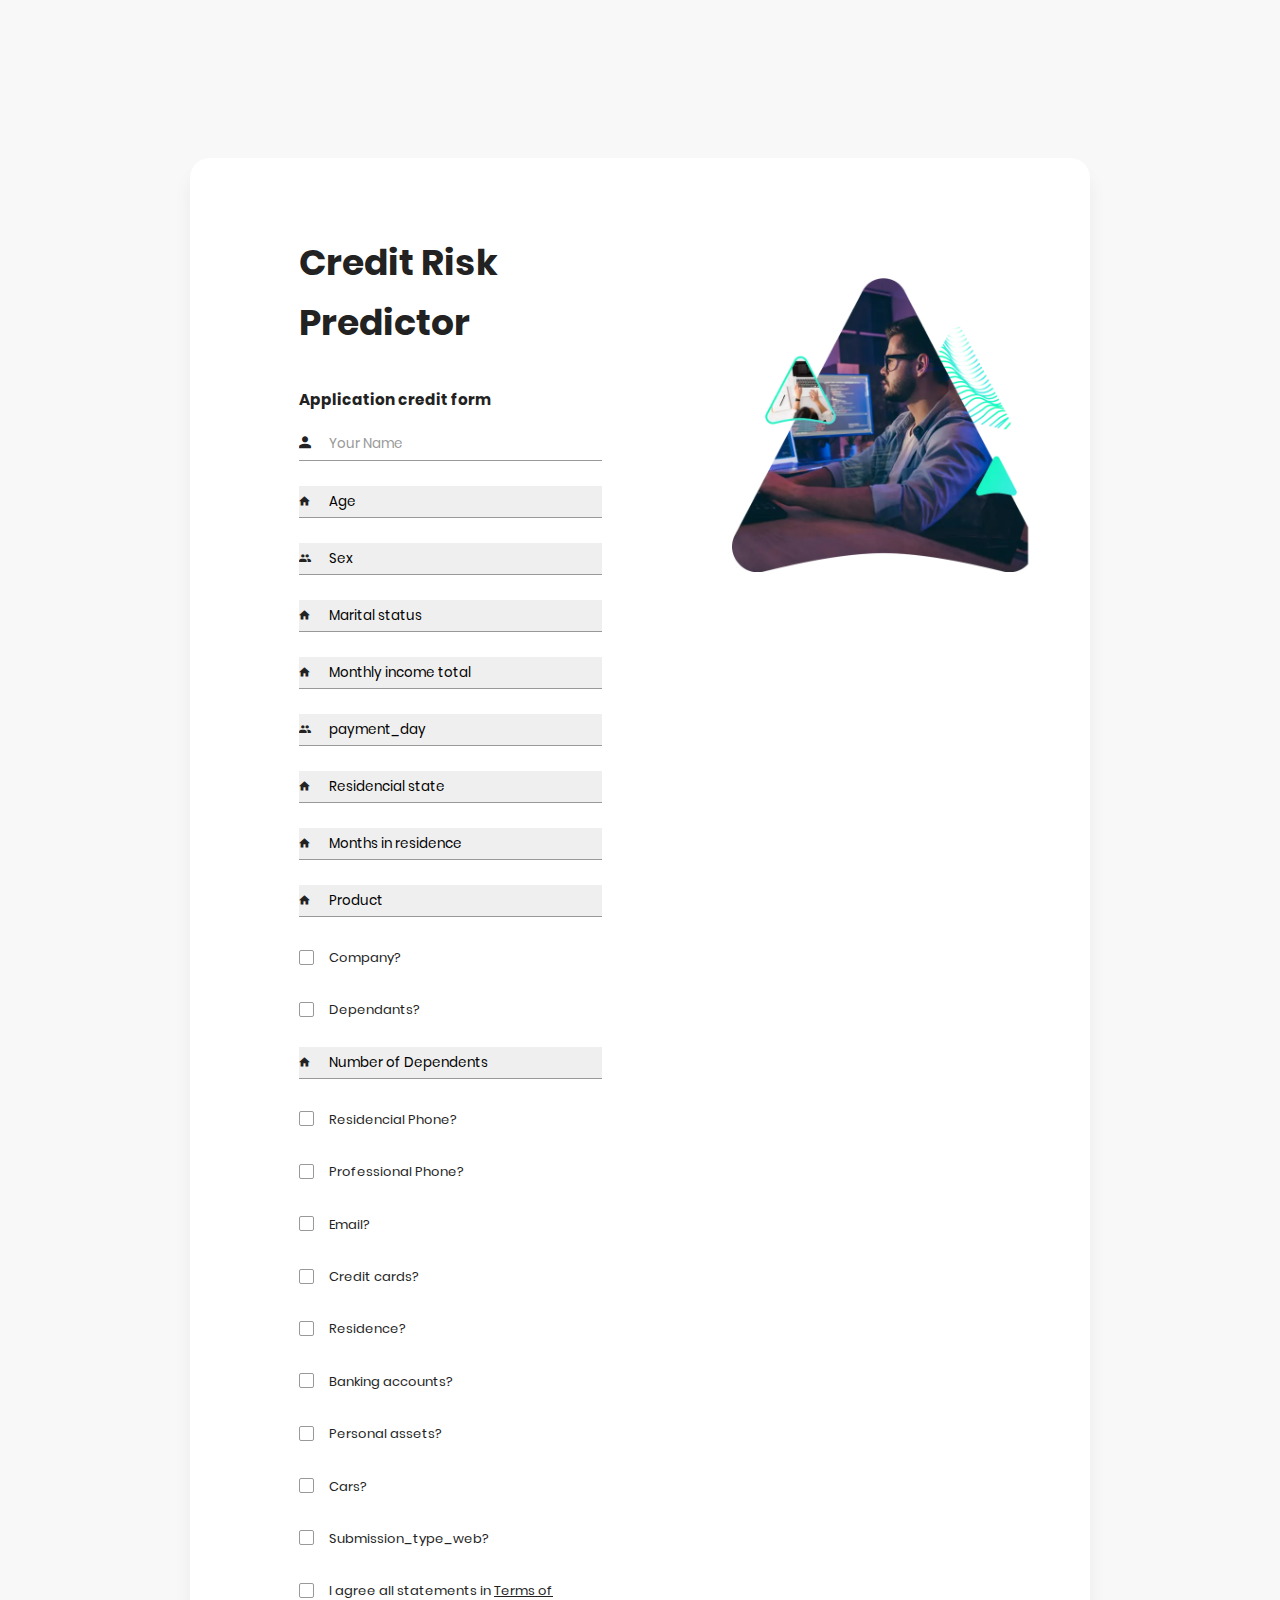
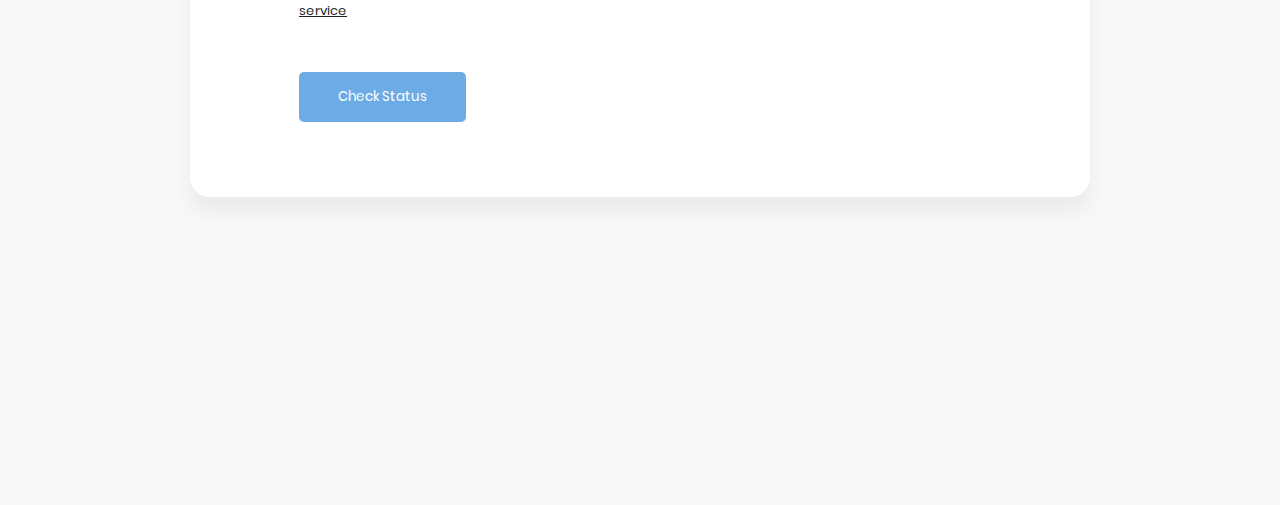
==== app/templates/index.html @ dbd639a4 "app-arquitecture" ====
<!DOCTYPE html>
<html lang="en">

<head>
    <meta charset="UTF-8">
    <meta name="viewport" content="width=device-width, initial-scale=1.0">
    <meta http-equiv="X-UA-Compatible" content="ie=edge">
    <title>Credit Risk Analysis</title>

    <!-- Font Icon -->
    <link rel="stylesheet" href="../static/fonts/material-icon/css/material-design-iconic-font.min.css">
    <link rel="icon" type="image/x-icon" href="../static/images/favicon.ico">

    <!-- Main css -->
    <link rel="stylesheet" href="../static/css/style.css">
</head>

<body>

    <div class="main">

        <!-- Applicant form -->
        <section class="signup">
            <div class="container">
                <div class="signup-content">
                    <div class="signup-form">
                        <h2 class="form-title">Credit Risk Predictor</h2>
                        <form action="/prediction" method="POST" class="register-form" id="register-form">
                            <h3>Application credit form</h3>
                            <!-- Name -->
                            <div class="form-group">
                                <label for="name"><i class="zmdi zmdi-account material-icons-name"></i></label>
                                <input type="text" name="name" id="name" placeholder="Your Name" required>
                            </div>
                            <!-- AGE / CATEGORICAL -->
                            <div class="form-group">
                                <label for="age"><i class="zmdi zmdi-home"></i></label>
                                <select name="age" id="age" required>
                                    <option value="" disabled selected>Age</option>
                                    <option value="<18">-18</option>
                                    <option value="26-35">26-35</option>
                                    <option value="36-45">36-45</option>
                                    <option value="46-60">46-60</option>
                                    <option value=">60">+60</option>
                                </select>
                            </div>
                            <!-- SEX -->
                            <div class="form-group">
                                <label for="sex"><i class="zmdi zmdi-accounts"></i></label>
                                <select name="sex" id="sex" required>
                                    <option value="" disabled selected>Sex</option>
                                    <option value="1">Male</option>
                                    <option value="0">Female</option>
                                </select>
                            </div>
                            <!-- Birthdate -->
                            <!-- <div class="form-group">
                                <label for="birthdate"><i class="zmdi zmdi-calendar"></i></label>
                                <input type="date" name="birthdate" id="birthdate" placeholder="Your Birthdate"
                                    required>
                            </div> -->
                            <!-- MARITAL_STATUS / CATEGORICAL -->
                            <div class="form-group">
                                <label for="marital_status"><i class="zmdi zmdi-home"></i></label>
                                <select name="marital_status" id="marital_status" required>
                                    <option value="" disabled selected>Marital status</option>
                                    <option value="other">other</option>
                                    <option value="single">single</option>
                                    <!-- More options for other marital statuses -->
                                </select>
                            </div>
                            <!-- MONTHLY_INCOMES_TOT / CATEGORICAL -->
                            <div class="form-group">
                                <label for="monthly_income_tot"><i class="zmdi zmdi-home"></i></label>
                                <select name="monthly_income_tot" id="monthly_income_tot" required>
                                    <option value="" disabled selected>Monthly income total</option>
                                    <!--<option value="0-650">0-650</option>-->
                                    <option value="650-1320">650-1320</option>
                                    <option value="1320-3323">1320-3323</option>
                                    <option value="3323-8560">3323-8560</option>
                                    <option value=">8560">>8560</option>
                                </select>
                            </div>
                            <!-- PAYMENT_DAY -->
                            <div class="form-group">
                                <label for="payment_day"><i class="zmdi zmdi-accounts"></i></label>
                                <select name="payment_day" id="payment_day" required>
                                    <option value="" disabled selected>payment_day</option>
                                    <option value="1">1-14</option>
                                    <option value="0">15-30</option>
                                </select>
                            </div>
                            <!-- RESIDENCIAL_STATE / CATEGORICAL -->
                            <div class="form-group">
                                <label for="residential_state"><i class="zmdi zmdi-home"></i></label>
                                <select name="residential_state" id="residential_state" placeholder="Residential state"
                                    required>
                                    <option value="" disabled selected>Residencial state</option>
                                    <option value="AC">AC</option>
                                    <option value="AL">AL</option>
                                    <option value="AM">AM</option>
                                    <option value="AP">AP</option>
                                    <option value="BA">BA</option>
                                    <option value="CE">CE</option>
                                    <option value="DF">DF</option>
                                    <option value="ES">ES</option>
                                    <option value="GO">GO</option>
                                    <option value="MA">MA</option>
                                    <option value="MG">MG</option>
                                    <option value="MS">MS</option>
                                    <option value="MT">MT</option>
                                    <option value="PA">PA</option>
                                    <option value="PB">PB</option>
                                    <option value="PE">PE</option>
                                    <option value="PI">PI</option>
                                    <option value="PR">PR</option>
                                    <option value="RJ">RJ</option>
                                    <option value="RN">RN</option>
                                    <option value="RO">RO</option>
                                    <option value="RS">RS</option>
                                    <option value="SC">SC</option>
                                    <option value="SE">SE</option>
                                    <option value="SP">SP</option>
                                    <option value="TO">TO</option>
                                </select>
                            </div>
                            <!-- MONTHS_IN_RESIDENCE -->
                            <div class="form-group">
                                <label for="months_in_residence"><i class="zmdi zmdi-home"></i></label>
                                <select name="months_in_residence" id="months_in_residence"
                                    placeholder="Months in residence" required>
                                    <option value="" disabled selected>Months in residence</option>
                                    <option value="6-12">6-12</option>
                                    <option value=">12">>12</option>
                                </select>
                            </div>
                            <!-- PRODUCT -->
                            <div class="form-group">
                                <label for="product"><i class="zmdi zmdi-home"></i></label>
                                <select name="product" id="product" placeholder="Product" required>
                                    <option value="" disabled selected>Product</option>
                                    <option value="2">Credit House</option>
                                    <option value="7">Credit Car</option>
                                </select>
                            </div>
                            <!-- FLAG_COMPANY -->
                            <div class="form-group">
                                <label for="flag_company"><i class="zmdi zmdi-accounts"></i></label>
                                <input type="checkbox" name="flag_company" id="flag_company" value="1">
                                <label for="flag_company"
                                    class="label-agree-term"><span><span></span></span>Company?</label>
                            </div>
                            <!-- FLAG_DEPENDANTS -->
                            <div class="form-group">
                                <label for="flag_dependants"><i class="zmdi zmdi-accounts"></i></label>
                                <input type="checkbox" name="flag_dependants" id="flag_dependants" value="1">
                                <label for="flag_dependants"
                                    class="label-agree-term"><span><span></span></span>Dependants?</label>
                            </div>
                            <!-- QUANT_DEPENDANTS -->
                            <div class="form-group">
                                <label for="quant_dependants"><i class="zmdi zmdi-home"></i></label>
                                <select name="quant_dependants" id="quant_dependants" placeholder="Number of Dependents"
                                    required>
                                    <option value="" disabled selected>Number of Dependents</option>
                                    <option value="1">1</option>
                                    <option value="2">2</option>
                                    <option value="3">3</option>
                                </select>
                            </div>
                            <!-- flag_residencial_phone -->
                            <div class="form-group">
                                <label for="flag_residencial_phone"><i class="zmdi zmdi-accounts"></i></label>
                                <input type="checkbox" name="flag_residencial_phone" id="flag_residencial_phone"
                                    value="1">
                                <label for="flag_residencial_phone"
                                    class="label-agree-term"><span><span></span></span>Residencial Phone?</label>
                            </div>
                            <!-- flag_professional_phone -->
                            <div class="form-group">
                                <label for="flag_professional_phone"><i class="zmdi zmdi-accounts"></i></label>
                                <input type="checkbox" name="flag_professional_phone" id="flag_professional_phone"
                                    value="1">
                                <label for="flag_professional_phone"
                                    class="label-agree-term"><span><span></span></span>Professional Phone?</label>
                            </div>
                            <!-- flag_email -->
                            <div class="form-group">
                                <label for="flag_email"><i class="zmdi zmdi-accounts"></i></label>
                                <input type="checkbox" name="flag_email" id="flag_email" value="1">
                                <label for="flag_email"
                                    class="label-agree-term"><span><span></span></span>Email?</label>
                            </div>
                            <!-- flag_cards -->
                            <div class="form-group">
                                <label for="flag_cards"><i class="zmdi zmdi-accounts"></i></label>
                                <input type="checkbox" name="flag_cards" id="flag_cards" value="1">
                                <label for="flag_cards" class="label-agree-term"><span><span></span></span>Credit
                                    cards?</label>
                            </div>
                            <!-- flag_residence -->
                            <div class="form-group">
                                <label for="flag_residence"><i class="zmdi zmdi-accounts"></i></label>
                                <input type="checkbox" name="flag_residence" id="flag_residence" value="1">
                                <label for="flag_residence"
                                    class="label-agree-term"><span><span></span></span>Residence?</label>
                            </div>
                            <!-- flag_banking_accounts -->
                            <div class="form-group">
                                <label for="flag_banking_accounts"><i class="zmdi zmdi-accounts"></i></label>
                                <input type="checkbox" name="flag_banking_accounts" id="flag_banking_accounts" value="1">
                                <label for="flag_banking_accounts"
                                    class="label-agree-term"><span><span></span></span>Banking accounts?</label>
                            </div>
                            <!-- flag_personal_assets -->
                            <div class="form-group">
                                <label for="flag_personal_assets"><i class="zmdi zmdi-accounts"></i></label>
                                <input type="checkbox" name="flag_personal_assets" id="flag_personal_assets" value="1">
                                <label for="flag_personal_assets"
                                    class="label-agree-term"><span><span></span></span>Personal assets?</label>
                            </div>
                            <!-- flag_cars -->
                            <div class="form-group">
                                <label for="flag_cars"><i class="zmdi zmdi-accounts"></i></label>
                                <input type="checkbox" name="flag_cars" id="flag_cars" value="1">
                                <label for="flag_cars" class="label-agree-term"><span><span></span></span>Cars?</label>
                            </div>

                            <!--Application submission type-->
                            <div class="form-group">
                                <label for="submission_type_web"><i class="zmdi zmdi-accounts"></i></label>
                                <input type="checkbox" name="submission_type_web" id="submission_type_web" value="1">
                                <label for="submission_type_web" class="label-agree-term"><span><span></span></span>Submission_type_web?</label>
                            </div>
                            <!-- Terms condition / checkbox -->
                            <div class="form-group">
                                <input type="checkbox" name="agree-term" id="agree-term" class="agree-term" required>
                                <label for="agree-term" class="label-agree-term"><span><span></span></span>I agree all
                                    statements in <a href="#" class="term-service">Terms of service</a></label>
                            </div>
                            <!-- Submit / button -->
                            <div class="form-group form-button">
                                <input type="submit" name="signup" id="signup" class="form-submit" value="Check Status">
                            </div>
                        </form>
                    </div>
                    <div class="signup-image">
                        <figure><img src="../static/images/anyoneai-img.png" alt="sing up image"></figure>
                    </div>
                </div>
            </div>
        </section>
    </div>
</body>

</html>
---- app/static/fonts/material-icon/css/material-design-iconic-font.min.css ----
@font-face{font-family:Material-Design-Iconic-Font;src:url(../fonts/Material-Design-Iconic-Font.woff2?v=2.2.0) format('woff2'),url(../fonts/Material-Design-Iconic-Font.woff?v=2.2.0) format('woff'),url(../fonts/Material-Design-Iconic-Font.ttf?v=2.2.0) format('truetype')}.zmdi{display:inline-block;font:normal normal normal 14px/1 'Material-Design-Iconic-Font';font-size:inherit;text-rendering:auto;-webkit-font-smoothing:antialiased;-moz-osx-font-smoothing:grayscale}.zmdi-hc-lg{font-size:1.33333333em;line-height:.75em;vertical-align:-15%}.zmdi-hc-2x{font-size:2em}.zmdi-hc-3x{font-size:3em}.zmdi-hc-4x{font-size:4em}.zmdi-hc-5x{font-size:5em}.zmdi-hc-fw{width:1.28571429em;text-align:center}.zmdi-hc-ul{padding-left:0;margin-left:2.14285714em;list-style-type:none}.zmdi-hc-ul>li{position:relative}.zmdi-hc-li{position:absolute;left:-2.14285714em;width:2.14285714em;top:.14285714em;text-align:center}.zmdi-hc-li.zmdi-hc-lg{left:-1.85714286em}.zmdi-hc-border{padding:.1em .25em;border:solid .1em #9e9e9e;border-radius:2px}.zmdi-hc-border-circle{padding:.1em .25em;border:solid .1em #9e9e9e;border-radius:50%}.zmdi.pull-left{float:left;margin-right:.15em}.zmdi.pull-right{float:right;margin-left:.15em}.zmdi-hc-spin{-webkit-animation:zmdi-spin 1.5s infinite linear;animation:zmdi-spin 1.5s infinite linear}.zmdi-hc-spin-reverse{-webkit-animation:zmdi-spin-reverse 1.5s infinite linear;animation:zmdi-spin-reverse 1.5s infinite linear}@-webkit-keyframes zmdi-spin{0%{-webkit-transform:rotate(0deg);transform:rotate(0deg)}100%{-webkit-transform:rotate(359deg);transform:rotate(359deg)}}@keyframes zmdi-spin{0%{-webkit-transform:rotate(0deg);transform:rotate(0deg)}100%{-webkit-transform:rotate(359deg);transform:rotate(359deg)}}@-webkit-keyframes zmdi-spin-reverse{0%{-webkit-transform:rotate(0deg);transform:rotate(0deg)}100%{-webkit-transform:rotate(-359deg);transform:rotate(-359deg)}}@keyframes zmdi-spin-reverse{0%{-webkit-transform:rotate(0deg);transform:rotate(0deg)}100%{-webkit-transform:rotate(-359deg);transform:rotate(-359deg)}}.zmdi-hc-rotate-90{-webkit-transform:rotate(90deg);-ms-transform:rotate(90deg);transform:rotate(90deg)}.zmdi-hc-rotate-180{-webkit-transform:rotate(180deg);-ms-transform:rotate(180deg);transform:rotate(180deg)}.zmdi-hc-rotate-270{-webkit-transform:rotate(270deg);-ms-transform:rotate(270deg);transform:rotate(270deg)}.zmdi-hc-flip-horizontal{-webkit-transform:scale(-1,1);-ms-transform:scale(-1,1);transform:scale(-1,1)}.zmdi-hc-flip-vertical{-webkit-transform:scale(1,-1);-ms-transform:scale(1,-1);transform:scale(1,-1)}.zmdi-hc-stack{position:relative;display:inline-block;width:2em;height:2em;line-height:2em;vertical-align:middle}.zmdi-hc-stack-1x,.zmdi-hc-stack-2x{position:absolute;left:0;width:100%;text-align:center}.zmdi-hc-stack-1x{line-height:inherit}.zmdi-hc-stack-2x{font-size:2em}.zmdi-hc-inverse{color:#fff}.zmdi-3d-rotation:before{content:'\f101'}.zmdi-airplane-off:before{content:'\f102'}.zmdi-airplane:before{content:'\f103'}.zmdi-album:before{content:'\f104'}.zmdi-archive:before{content:'\f105'}.zmdi-assignment-account:before{content:'\f106'}.zmdi-assignment-alert:before{content:'\f107'}.zmdi-assignment-check:before{content:'\f108'}.zmdi-assignment-o:before{content:'\f109'}.zmdi-assignment-return:before{content:'\f10a'}.zmdi-assignment-returned:before{content:'\f10b'}.zmdi-assignment:before{content:'\f10c'}.zmdi-attachment-alt:before{content:'\f10d'}.zmdi-attachment:before{content:'\f10e'}.zmdi-audio:before{content:'\f10f'}.zmdi-badge-check:before{content:'\f110'}.zmdi-balance-wallet:before{content:'\f111'}.zmdi-balance:before{content:'\f112'}.zmdi-battery-alert:before{content:'\f113'}.zmdi-battery-flash:before{content:'\f114'}.zmdi-battery-unknown:before{content:'\f115'}.zmdi-battery:before{content:'\f116'}.zmdi-bike:before{content:'\f117'}.zmdi-block-alt:before{content:'\f118'}.zmdi-block:before{content:'\f119'}.zmdi-boat:before{content:'\f11a'}.zmdi-book-image:before{content:'\f11b'}.zmdi-book:before{content:'\f11c'}.zmdi-bookmark-outline:before{content:'\f11d'}.zmdi-bookmark:before{content:'\f11e'}.zmdi-brush:before{content:'\f11f'}.zmdi-bug:before{content:'\f120'}.zmdi-bus:before{content:'\f121'}.zmdi-cake:before{content:'\f122'}.zmdi-car-taxi:before{content:'\f123'}.zmdi-car-wash:before{content:'\f124'}.zmdi-car:before{content:'\f125'}.zmdi-card-giftcard:before{content:'\f126'}.zmdi-card-membership:before{content:'\f127'}.zmdi-card-travel:before{content:'\f128'}.zmdi-card:before{content:'\f129'}.zmdi-case-check:before{content:'\f12a'}.zmdi-case-download:before{content:'\f12b'}.zmdi-case-play:before{content:'\f12c'}.zmdi-case:before{content:'\f12d'}.zmdi-cast-connected:before{content:'\f12e'}.zmdi-cast:before{content:'\f12f'}.zmdi-chart-donut:before{content:'\f130'}.zmdi-chart:before{content:'\f131'}.zmdi-city-alt:before{content:'\f132'}.zmdi-city:before{content:'\f133'}.zmdi-close-circle-o:before{content:'\f134'}.zmdi-close-circle:before{content:'\f135'}.zmdi-close:before{content:'\f136'}.zmdi-cocktail:before{content:'\f137'}.zmdi-code-setting:before{content:'\f138'}.zmdi-code-smartphone:before{content:'\f139'}.zmdi-code:before{content:'\f13a'}.zmdi-coffee:before{content:'\f13b'}.zmdi-collection-bookmark:before{content:'\f13c'}.zmdi-collection-case-play:before{content:'\f13d'}.zmdi-collection-folder-image:before{content:'\f13e'}.zmdi-collection-image-o:before{content:'\f13f'}.zmdi-collection-image:before{content:'\f140'}.zmdi-collection-item-1:before{content:'\f141'}.zmdi-collection-item-2:before{content:'\f142'}.zmdi-collection-item-3:before{content:'\f143'}.zmdi-collection-item-4:before{content:'\f144'}.zmdi-collection-item-5:before{content:'\f145'}.zmdi-collection-item-6:before{content:'\f146'}.zmdi-collection-item-7:before{content:'\f147'}.zmdi-collection-item-8:before{content:'\f148'}.zmdi-collection-item-9-plus:before{content:'\f149'}.zmdi-collection-item-9:before{content:'\f14a'}.zmdi-collection-item:before{content:'\f14b'}.zmdi-collection-music:before{content:'\f14c'}.zmdi-collection-pdf:before{content:'\f14d'}.zmdi-collection-plus:before{content:'\f14e'}.zmdi-collection-speaker:before{content:'\f14f'}.zmdi-collection-text:before{content:'\f150'}.zmdi-collection-video:before{content:'\f151'}.zmdi-compass:before{content:'\f152'}.zmdi-cutlery:before{content:'\f153'}.zmdi-delete:before{content:'\f154'}.zmdi-dialpad:before{content:'\f155'}.zmdi-dns:before{content:'\f156'}.zmdi-drink:before{content:'\f157'}.zmdi-edit:before{content:'\f158'}.zmdi-email-open:before{content:'\f159'}.zmdi-email:before{content:'\f15a'}.zmdi-eye-off:before{content:'\f15b'}.zmdi-eye:before{content:'\f15c'}.zmdi-eyedropper:before{content:'\f15d'}.zmdi-favorite-outline:before{content:'\f15e'}.zmdi-favorite:before{content:'\f15f'}.zmdi-filter-list:before{content:'\f160'}.zmdi-fire:before{content:'\f161'}.zmdi-flag:before{content:'\f162'}.zmdi-flare:before{content:'\f163'}.zmdi-flash-auto:before{content:'\f164'}.zmdi-flash-off:before{content:'\f165'}.zmdi-flash:before{content:'\f166'}.zmdi-flip:before{content:'\f167'}.zmdi-flower-alt:before{content:'\f168'}.zmdi-flower:before{content:'\f169'}.zmdi-font:before{content:'\f16a'}.zmdi-fullscreen-alt:before{content:'\f16b'}.zmdi-fullscreen-exit:before{content:'\f16c'}.zmdi-fullscreen:before{content:'\f16d'}.zmdi-functions:before{content:'\f16e'}.zmdi-gas-station:before{content:'\f16f'}.zmdi-gesture:before{content:'\f170'}.zmdi-globe-alt:before{content:'\f171'}.zmdi-globe-lock:before{content:'\f172'}.zmdi-globe:before{content:'\f173'}.zmdi-graduation-cap:before{content:'\f174'}.zmdi-home:before{content:'\f175'}.zmdi-hospital-alt:before{content:'\f176'}.zmdi-hospital:before{content:'\f177'}.zmdi-hotel:before{content:'\f178'}.zmdi-hourglass-alt:before{content:'\f179'}.zmdi-hourglass-outline:before{content:'\f17a'}.zmdi-hourglass:before{content:'\f17b'}.zmdi-http:before{content:'\f17c'}.zmdi-image-alt:before{content:'\f17d'}.zmdi-image-o:before{content:'\f17e'}.zmdi-image:before{content:'\f17f'}.zmdi-inbox:before{content:'\f180'}.zmdi-invert-colors-off:before{content:'\f181'}.zmdi-invert-colors:before{content:'\f182'}.zmdi-key:before{content:'\f183'}.zmdi-label-alt-outline:before{content:'\f184'}.zmdi-label-alt:before{content:'\f185'}.zmdi-label-heart:before{content:'\f186'}.zmdi-label:before{content:'\f187'}.zmdi-labels:before{content:'\f188'}.zmdi-lamp:before{content:'\f189'}.zmdi-landscape:before{content:'\f18a'}.zmdi-layers-off:before{content:'\f18b'}.zmdi-layers:before{content:'\f18c'}.zmdi-library:before{content:'\f18d'}.zmdi-link:before{content:'\f18e'}.zmdi-lock-open:before{content:'\f18f'}.zmdi-lock-outline:before{content:'\f190'}.zmdi-lock:before{content:'\f191'}.zmdi-mail-reply-all:before{content:'\f192'}.zmdi-mail-reply:before{content:'\f193'}.zmdi-mail-send:before{content:'\f194'}.zmdi-mall:before{content:'\f195'}.zmdi-map:before{content:'\f196'}.zmdi-menu:before{content:'\f197'}.zmdi-money-box:before{content:'\f198'}.zmdi-money-off:before{content:'\f199'}.zmdi-money:before{content:'\f19a'}.zmdi-more-vert:before{content:'\f19b'}.zmdi-more:before{content:'\f19c'}.zmdi-movie-alt:before{content:'\f19d'}.zmdi-movie:before{content:'\f19e'}.zmdi-nature-people:before{content:'\f19f'}.zmdi-nature:before{content:'\f1a0'}.zmdi-navigation:before{content:'\f1a1'}.zmdi-open-in-browser:before{content:'\f1a2'}.zmdi-open-in-new:before{content:'\f1a3'}.zmdi-palette:before{content:'\f1a4'}.zmdi-parking:before{content:'\f1a5'}.zmdi-pin-account:before{content:'\f1a6'}.zmdi-pin-assistant:before{content:'\f1a7'}.zmdi-pin-drop:before{content:'\f1a8'}.zmdi-pin-help:before{content:'\f1a9'}.zmdi-pin-off:before{content:'\f1aa'}.zmdi-pin:before{content:'\f1ab'}.zmdi-pizza:before{content:'\f1ac'}.zmdi-plaster:before{content:'\f1ad'}.zmdi-power-setting:before{content:'\f1ae'}.zmdi-power:before{content:'\f1af'}.zmdi-print:before{content:'\f1b0'}.zmdi-puzzle-piece:before{content:'\f1b1'}.zmdi-quote:before{content:'\f1b2'}.zmdi-railway:before{content:'\f1b3'}.zmdi-receipt:before{content:'\f1b4'}.zmdi-refresh-alt:before{content:'\f1b5'}.zmdi-refresh-sync-alert:before{content:'\f1b6'}.zmdi-refresh-sync-off:before{content:'\f1b7'}.zmdi-refresh-sync:before{content:'\f1b8'}.zmdi-refresh:before{content:'\f1b9'}.zmdi-roller:before{content:'\f1ba'}.zmdi-ruler:before{content:'\f1bb'}.zmdi-scissors:before{content:'\f1bc'}.zmdi-screen-rotation-lock:before{content:'\f1bd'}.zmdi-screen-rotation:before{content:'\f1be'}.zmdi-search-for:before{content:'\f1bf'}.zmdi-search-in-file:before{content:'\f1c0'}.zmdi-search-in-page:before{content:'\f1c1'}.zmdi-search-replace:before{content:'\f1c2'}.zmdi-search:before{content:'\f1c3'}.zmdi-seat:before{content:'\f1c4'}.zmdi-settings-square:before{content:'\f1c5'}.zmdi-settings:before{content:'\f1c6'}.zmdi-shield-check:before{content:'\f1c7'}.zmdi-shield-security:before{content:'\f1c8'}.zmdi-shopping-basket:before{content:'\f1c9'}.zmdi-shopping-cart-plus:before{content:'\f1ca'}.zmdi-shopping-cart:before{content:'\f1cb'}.zmdi-sign-in:before{content:'\f1cc'}.zmdi-sort-amount-asc:before{content:'\f1cd'}.zmdi-sort-amount-desc:before{content:'\f1ce'}.zmdi-sort-asc:before{content:'\f1cf'}.zmdi-sort-desc:before{content:'\f1d0'}.zmdi-spellcheck:before{content:'\f1d1'}.zmdi-storage:before{content:'\f1d2'}.zmdi-store-24:before{content:'\f1d3'}.zmdi-store:before{content:'\f1d4'}.zmdi-subway:before{content:'\f1d5'}.zmdi-sun:before{content:'\f1d6'}.zmdi-tab-unselected:before{content:'\f1d7'}.zmdi-tab:before{content:'\f1d8'}.zmdi-tag-close:before{content:'\f1d9'}.zmdi-tag-more:before{content:'\f1da'}.zmdi-tag:before{content:'\f1db'}.zmdi-thumb-down:before{content:'\f1dc'}.zmdi-thumb-up-down:before{content:'\f1dd'}.zmdi-thumb-up:before{content:'\f1de'}.zmdi-ticket-star:before{content:'\f1df'}.zmdi-toll:before{content:'\f1e0'}.zmdi-toys:before{content:'\f1e1'}.zmdi-traffic:before{content:'\f1e2'}.zmdi-translate:before{content:'\f1e3'}.zmdi-triangle-down:before{content:'\f1e4'}.zmdi-triangle-up:before{content:'\f1e5'}.zmdi-truck:before{content:'\f1e6'}.zmdi-turning-sign:before{content:'\f1e7'}.zmdi-wallpaper:before{content:'\f1e8'}.zmdi-washing-machine:before{content:'\f1e9'}.zmdi-window-maximize:before{content:'\f1ea'}.zmdi-window-minimize:before{content:'\f1eb'}.zmdi-window-restore:before{content:'\f1ec'}.zmdi-wrench:before{content:'\f1ed'}.zmdi-zoom-in:before{content:'\f1ee'}.zmdi-zoom-out:before{content:'\f1ef'}.zmdi-alert-circle-o:before{content:'\f1f0'}.zmdi-alert-circle:before{content:'\f1f1'}.zmdi-alert-octagon:before{content:'\f1f2'}.zmdi-alert-polygon:before{content:'\f1f3'}.zmdi-alert-triangle:before{content:'\f1f4'}.zmdi-help-outline:before{content:'\f1f5'}.zmdi-help:before{content:'\f1f6'}.zmdi-info-outline:before{content:'\f1f7'}.zmdi-info:before{content:'\f1f8'}.zmdi-notifications-active:before{content:'\f1f9'}.zmdi-notifications-add:before{content:'\f1fa'}.zmdi-notifications-none:before{content:'\f1fb'}.zmdi-notifications-off:before{content:'\f1fc'}.zmdi-notifications-paused:before{content:'\f1fd'}.zmdi-notifications:before{content:'\f1fe'}.zmdi-account-add:before{content:'\f1ff'}.zmdi-account-box-mail:before{content:'\f200'}.zmdi-account-box-o:before{content:'\f201'}.zmdi-account-box-phone:before{content:'\f202'}.zmdi-account-box:before{content:'\f203'}.zmdi-account-calendar:before{content:'\f204'}.zmdi-account-circle:before{content:'\f205'}.zmdi-account-o:before{content:'\f206'}.zmdi-account:before{content:'\f207'}.zmdi-accounts-add:before{content:'\f208'}.zmdi-accounts-alt:before{content:'\f209'}.zmdi-accounts-list-alt:before{content:'\f20a'}.zmdi-accounts-list:before{content:'\f20b'}.zmdi-accounts-outline:before{content:'\f20c'}.zmdi-accounts:before{content:'\f20d'}.zmdi-face:before{content:'\f20e'}.zmdi-female:before{content:'\f20f'}.zmdi-male-alt:before{content:'\f210'}.zmdi-male-female:before{content:'\f211'}.zmdi-male:before{content:'\f212'}.zmdi-mood-bad:before{content:'\f213'}.zmdi-mood:before{content:'\f214'}.zmdi-run:before{content:'\f215'}.zmdi-walk:before{content:'\f216'}.zmdi-cloud-box:before{content:'\f217'}.zmdi-cloud-circle:before{content:'\f218'}.zmdi-cloud-done:before{content:'\f219'}.zmdi-cloud-download:before{content:'\f21a'}.zmdi-cloud-off:before{content:'\f21b'}.zmdi-cloud-outline-alt:before{content:'\f21c'}.zmdi-cloud-outline:before{content:'\f21d'}.zmdi-cloud-upload:before{content:'\f21e'}.zmdi-cloud:before{content:'\f21f'}.zmdi-download:before{content:'\f220'}.zmdi-file-plus:before{content:'\f221'}.zmdi-file-text:before{content:'\f222'}.zmdi-file:before{content:'\f223'}.zmdi-folder-outline:before{content:'\f224'}.zmdi-folder-person:before{content:'\f225'}.zmdi-folder-star-alt:before{content:'\f226'}.zmdi-folder-star:before{content:'\f227'}.zmdi-folder:before{content:'\f228'}.zmdi-gif:before{content:'\f229'}.zmdi-upload:before{content:'\f22a'}.zmdi-border-all:before{content:'\f22b'}.zmdi-border-bottom:before{content:'\f22c'}.zmdi-border-clear:before{content:'\f22d'}.zmdi-border-color:before{content:'\f22e'}.zmdi-border-horizontal:before{content:'\f22f'}.zmdi-border-inner:before{content:'\f230'}.zmdi-border-left:before{content:'\f231'}.zmdi-border-outer:before{content:'\f232'}.zmdi-border-right:before{content:'\f233'}.zmdi-border-style:before{content:'\f234'}.zmdi-border-top:before{content:'\f235'}.zmdi-border-vertical:before{content:'\f236'}.zmdi-copy:before{content:'\f237'}.zmdi-crop:before{content:'\f238'}.zmdi-format-align-center:before{content:'\f239'}.zmdi-format-align-justify:before{content:'\f23a'}.zmdi-format-align-left:before{content:'\f23b'}.zmdi-format-align-right:before{content:'\f23c'}.zmdi-format-bold:before{content:'\f23d'}.zmdi-format-clear-all:before{content:'\f23e'}.zmdi-format-clear:before{content:'\f23f'}.zmdi-format-color-fill:before{content:'\f240'}.zmdi-format-color-reset:before{content:'\f241'}.zmdi-format-color-text:before{content:'\f242'}.zmdi-format-indent-decrease:before{content:'\f243'}.zmdi-format-indent-increase:before{content:'\f244'}.zmdi-format-italic:before{content:'\f245'}.zmdi-format-line-spacing:before{content:'\f246'}.zmdi-format-list-bulleted:before{content:'\f247'}.zmdi-format-list-numbered:before{content:'\f248'}.zmdi-format-ltr:before{content:'\f249'}.zmdi-format-rtl:before{content:'\f24a'}.zmdi-format-size:before{content:'\f24b'}.zmdi-format-strikethrough-s:before{content:'\f24c'}.zmdi-format-strikethrough:before{content:'\f24d'}.zmdi-format-subject:before{content:'\f24e'}.zmdi-format-underlined:before{content:'\f24f'}.zmdi-format-valign-bottom:before{content:'\f250'}.zmdi-format-valign-center:before{content:'\f251'}.zmdi-format-valign-top:before{content:'\f252'}.zmdi-redo:before{content:'\f253'}.zmdi-select-all:before{content:'\f254'}.zmdi-space-bar:before{content:'\f255'}.zmdi-text-format:before{content:'\f256'}.zmdi-transform:before{content:'\f257'}.zmdi-undo:before{content:'\f258'}.zmdi-wrap-text:before{content:'\f259'}.zmdi-comment-alert:before{content:'\f25a'}.zmdi-comment-alt-text:before{content:'\f25b'}.zmdi-comment-alt:before{content:'\f25c'}.zmdi-comment-edit:before{content:'\f25d'}.zmdi-comment-image:before{content:'\f25e'}.zmdi-comment-list:before{content:'\f25f'}.zmdi-comment-more:before{content:'\f260'}.zmdi-comment-outline:before{content:'\f261'}.zmdi-comment-text-alt:before{content:'\f262'}.zmdi-comment-text:before{content:'\f263'}.zmdi-comment-video:before{content:'\f264'}.zmdi-comment:before{content:'\f265'}.zmdi-comments:before{content:'\f266'}.zmdi-check-all:before{content:'\f267'}.zmdi-check-circle-u:before{content:'\f268'}.zmdi-check-circle:before{content:'\f269'}.zmdi-check-square:before{content:'\f26a'}.zmdi-check:before{content:'\f26b'}.zmdi-circle-o:before{content:'\f26c'}.zmdi-circle:before{content:'\f26d'}.zmdi-dot-circle-alt:before{content:'\f26e'}.zmdi-dot-circle:before{content:'\f26f'}.zmdi-minus-circle-outline:before{content:'\f270'}.zmdi-minus-circle:before{content:'\f271'}.zmdi-minus-square:before{content:'\f272'}.zmdi-minus:before{content:'\f273'}.zmdi-plus-circle-o-duplicate:before{content:'\f274'}.zmdi-plus-circle-o:before{content:'\f275'}.zmdi-plus-circle:before{content:'\f276'}.zmdi-plus-square:before{content:'\f277'}.zmdi-plus:before{content:'\f278'}.zmdi-square-o:before{content:'\f279'}.zmdi-star-circle:before{content:'\f27a'}.zmdi-star-half:before{content:'\f27b'}.zmdi-star-outline:before{content:'\f27c'}.zmdi-star:before{content:'\f27d'}.zmdi-bluetooth-connected:before{content:'\f27e'}.zmdi-bluetooth-off:before{content:'\f27f'}.zmdi-bluetooth-search:before{content:'\f280'}.zmdi-bluetooth-setting:before{content:'\f281'}.zmdi-bluetooth:before{content:'\f282'}.zmdi-camera-add:before{content:'\f283'}.zmdi-camera-alt:before{content:'\f284'}.zmdi-camera-bw:before{content:'\f285'}.zmdi-camera-front:before{content:'\f286'}.zmdi-camera-mic:before{content:'\f287'}.zmdi-camera-party-mode:before{content:'\f288'}.zmdi-camera-rear:before{content:'\f289'}.zmdi-camera-roll:before{content:'\f28a'}.zmdi-camera-switch:before{content:'\f28b'}.zmdi-camera:before{content:'\f28c'}.zmdi-card-alert:before{content:'\f28d'}.zmdi-card-off:before{content:'\f28e'}.zmdi-card-sd:before{content:'\f28f'}.zmdi-card-sim:before{content:'\f290'}.zmdi-desktop-mac:before{content:'\f291'}.zmdi-desktop-windows:before{content:'\f292'}.zmdi-device-hub:before{content:'\f293'}.zmdi-devices-off:before{content:'\f294'}.zmdi-devices:before{content:'\f295'}.zmdi-dock:before{content:'\f296'}.zmdi-floppy:before{content:'\f297'}.zmdi-gamepad:before{content:'\f298'}.zmdi-gps-dot:before{content:'\f299'}.zmdi-gps-off:before{content:'\f29a'}.zmdi-gps:before{content:'\f29b'}.zmdi-headset-mic:before{content:'\f29c'}.zmdi-headset:before{content:'\f29d'}.zmdi-input-antenna:before{content:'\f29e'}.zmdi-input-composite:before{content:'\f29f'}.zmdi-input-hdmi:before{content:'\f2a0'}.zmdi-input-power:before{content:'\f2a1'}.zmdi-input-svideo:before{content:'\f2a2'}.zmdi-keyboard-hide:before{content:'\f2a3'}.zmdi-keyboard:before{content:'\f2a4'}.zmdi-laptop-chromebook:before{content:'\f2a5'}.zmdi-laptop-mac:before{content:'\f2a6'}.zmdi-laptop:before{content:'\f2a7'}.zmdi-mic-off:before{content:'\f2a8'}.zmdi-mic-outline:before{content:'\f2a9'}.zmdi-mic-setting:before{content:'\f2aa'}.zmdi-mic:before{content:'\f2ab'}.zmdi-mouse:before{content:'\f2ac'}.zmdi-network-alert:before{content:'\f2ad'}.zmdi-network-locked:before{content:'\f2ae'}.zmdi-network-off:before{content:'\f2af'}.zmdi-network-outline:before{content:'\f2b0'}.zmdi-network-setting:before{content:'\f2b1'}.zmdi-network:before{content:'\f2b2'}.zmdi-phone-bluetooth:before{content:'\f2b3'}.zmdi-phone-end:before{content:'\f2b4'}.zmdi-phone-forwarded:before{content:'\f2b5'}.zmdi-phone-in-talk:before{content:'\f2b6'}.zmdi-phone-locked:before{content:'\f2b7'}.zmdi-phone-missed:before{content:'\f2b8'}.zmdi-phone-msg:before{content:'\f2b9'}.zmdi-phone-paused:before{content:'\f2ba'}.zmdi-phone-ring:before{content:'\f2bb'}.zmdi-phone-setting:before{content:'\f2bc'}.zmdi-phone-sip:before{content:'\f2bd'}.zmdi-phone:before{content:'\f2be'}.zmdi-portable-wifi-changes:before{content:'\f2bf'}.zmdi-portable-wifi-off:before{content:'\f2c0'}.zmdi-portable-wifi:before{content:'\f2c1'}.zmdi-radio:before{content:'\f2c2'}.zmdi-reader:before{content:'\f2c3'}.zmdi-remote-control-alt:before{content:'\f2c4'}.zmdi-remote-control:before{content:'\f2c5'}.zmdi-router:before{content:'\f2c6'}.zmdi-scanner:before{content:'\f2c7'}.zmdi-smartphone-android:before{content:'\f2c8'}.zmdi-smartphone-download:before{content:'\f2c9'}.zmdi-smartphone-erase:before{content:'\f2ca'}.zmdi-smartphone-info:before{content:'\f2cb'}.zmdi-smartphone-iphone:before{content:'\f2cc'}.zmdi-smartphone-landscape-lock:before{content:'\f2cd'}.zmdi-smartphone-landscape:before{content:'\f2ce'}.zmdi-smartphone-lock:before{content:'\f2cf'}.zmdi-smartphone-portrait-lock:before{content:'\f2d0'}.zmdi-smartphone-ring:before{content:'\f2d1'}.zmdi-smartphone-setting:before{content:'\f2d2'}.zmdi-smartphone-setup:before{content:'\f2d3'}.zmdi-smartphone:before{content:'\f2d4'}.zmdi-speaker:before{content:'\f2d5'}.zmdi-tablet-android:before{content:'\f2d6'}.zmdi-tablet-mac:before{content:'\f2d7'}.zmdi-tablet:before{content:'\f2d8'}.zmdi-tv-alt-play:before{content:'\f2d9'}.zmdi-tv-list:before{content:'\f2da'}.zmdi-tv-play:before{content:'\f2db'}.zmdi-tv:before{content:'\f2dc'}.zmdi-usb:before{content:'\f2dd'}.zmdi-videocam-off:before{content:'\f2de'}.zmdi-videocam-switch:before{content:'\f2df'}.zmdi-videocam:before{content:'\f2e0'}.zmdi-watch:before{content:'\f2e1'}.zmdi-wifi-alt-2:before{content:'\f2e2'}.zmdi-wifi-alt:before{content:'\f2e3'}.zmdi-wifi-info:before{content:'\f2e4'}.zmdi-wifi-lock:before{content:'\f2e5'}.zmdi-wifi-off:before{content:'\f2e6'}.zmdi-wifi-outline:before{content:'\f2e7'}.zmdi-wifi:before{content:'\f2e8'}.zmdi-arrow-left-bottom:before{content:'\f2e9'}.zmdi-arrow-left:before{content:'\f2ea'}.zmdi-arrow-merge:before{content:'\f2eb'}.zmdi-arrow-missed:before{content:'\f2ec'}.zmdi-arrow-right-top:before{content:'\f2ed'}.zmdi-arrow-right:before{content:'\f2ee'}.zmdi-arrow-split:before{content:'\f2ef'}.zmdi-arrows:before{content:'\f2f0'}.zmdi-caret-down-circle:before{content:'\f2f1'}.zmdi-caret-down:before{content:'\f2f2'}.zmdi-caret-left-circle:before{content:'\f2f3'}.zmdi-caret-left:before{content:'\f2f4'}.zmdi-caret-right-circle:before{content:'\f2f5'}.zmdi-caret-right:before{content:'\f2f6'}.zmdi-caret-up-circle:before{content:'\f2f7'}.zmdi-caret-up:before{content:'\f2f8'}.zmdi-chevron-down:before{content:'\f2f9'}.zmdi-chevron-left:before{content:'\f2fa'}.zmdi-chevron-right:before{content:'\f2fb'}.zmdi-chevron-up:before{content:'\f2fc'}.zmdi-forward:before{content:'\f2fd'}.zmdi-long-arrow-down:before{content:'\f2fe'}.zmdi-long-arrow-left:before{content:'\f2ff'}.zmdi-long-arrow-return:before{content:'\f300'}.zmdi-long-arrow-right:before{content:'\f301'}.zmdi-long-arrow-tab:before{content:'\f302'}.zmdi-long-arrow-up:before{content:'\f303'}.zmdi-rotate-ccw:before{content:'\f304'}.zmdi-rotate-cw:before{content:'\f305'}.zmdi-rotate-left:before{content:'\f306'}.zmdi-rotate-right:before{content:'\f307'}.zmdi-square-down:before{content:'\f308'}.zmdi-square-right:before{content:'\f309'}.zmdi-swap-alt:before{content:'\f30a'}.zmdi-swap-vertical-circle:before{content:'\f30b'}.zmdi-swap-vertical:before{content:'\f30c'}.zmdi-swap:before{content:'\f30d'}.zmdi-trending-down:before{content:'\f30e'}.zmdi-trending-flat:before{content:'\f30f'}.zmdi-trending-up:before{content:'\f310'}.zmdi-unfold-less:before{content:'\f311'}.zmdi-unfold-more:before{content:'\f312'}.zmdi-apps:before{content:'\f313'}.zmdi-grid-off:before{content:'\f314'}.zmdi-grid:before{content:'\f315'}.zmdi-view-agenda:before{content:'\f316'}.zmdi-view-array:before{content:'\f317'}.zmdi-view-carousel:before{content:'\f318'}.zmdi-view-column:before{content:'\f319'}.zmdi-view-comfy:before{content:'\f31a'}.zmdi-view-compact:before{content:'\f31b'}.zmdi-view-dashboard:before{content:'\f31c'}.zmdi-view-day:before{content:'\f31d'}.zmdi-view-headline:before{content:'\f31e'}.zmdi-view-list-alt:before{content:'\f31f'}.zmdi-view-list:before{content:'\f320'}.zmdi-view-module:before{content:'\f321'}.zmdi-view-quilt:before{content:'\f322'}.zmdi-view-stream:before{content:'\f323'}.zmdi-view-subtitles:before{content:'\f324'}.zmdi-view-toc:before{content:'\f325'}.zmdi-view-web:before{content:'\f326'}.zmdi-view-week:before{content:'\f327'}.zmdi-widgets:before{content:'\f328'}.zmdi-alarm-check:before{content:'\f329'}.zmdi-alarm-off:before{content:'\f32a'}.zmdi-alarm-plus:before{content:'\f32b'}.zmdi-alarm-snooze:before{content:'\f32c'}.zmdi-alarm:before{content:'\f32d'}.zmdi-calendar-alt:before{content:'\f32e'}.zmdi-calendar-check:before{content:'\f32f'}.zmdi-calendar-close:before{content:'\f330'}.zmdi-calendar-note:before{content:'\f331'}.zmdi-calendar:before{content:'\f332'}.zmdi-time-countdown:before{content:'\f333'}.zmdi-time-interval:before{content:'\f334'}.zmdi-time-restore-setting:before{content:'\f335'}.zmdi-time-restore:before{content:'\f336'}.zmdi-time:before{content:'\f337'}.zmdi-timer-off:before{content:'\f338'}.zmdi-timer:before{content:'\f339'}.zmdi-android-alt:before{content:'\f33a'}.zmdi-android:before{content:'\f33b'}.zmdi-apple:before{content:'\f33c'}.zmdi-behance:before{content:'\f33d'}.zmdi-codepen:before{content:'\f33e'}.zmdi-dribbble:before{content:'\f33f'}.zmdi-dropbox:before{content:'\f340'}.zmdi-evernote:before{content:'\f341'}.zmdi-facebook-box:before{content:'\f342'}.zmdi-facebook:before{content:'\f343'}.zmdi-github-box:before{content:'\f344'}.zmdi-github:before{content:'\f345'}.zmdi-google-drive:before{content:'\f346'}.zmdi-google-earth:before{content:'\f347'}.zmdi-google-glass:before{content:'\f348'}.zmdi-google-maps:before{content:'\f349'}.zmdi-google-pages:before{content:'\f34a'}.zmdi-google-play:before{content:'\f34b'}.zmdi-google-plus-box:before{content:'\f34c'}.zmdi-google-plus:before{content:'\f34d'}.zmdi-google:before{content:'\f34e'}.zmdi-instagram:before{content:'\f34f'}.zmdi-language-css3:before{content:'\f350'}.zmdi-language-html5:before{content:'\f351'}.zmdi-language-javascript:before{content:'\f352'}.zmdi-language-python-alt:before{content:'\f353'}.zmdi-language-python:before{content:'\f354'}.zmdi-lastfm:before{content:'\f355'}.zmdi-linkedin-box:before{content:'\f356'}.zmdi-paypal:before{content:'\f357'}.zmdi-pinterest-box:before{content:'\f358'}.zmdi-pocket:before{content:'\f359'}.zmdi-polymer:before{content:'\f35a'}.zmdi-share:before{content:'\f35b'}.zmdi-stackoverflow:before{content:'\f35c'}.zmdi-steam-square:before{content:'\f35d'}.zmdi-steam:before{content:'\f35e'}.zmdi-twitter-box:before{content:'\f35f'}.zmdi-twitter:before{content:'\f360'}.zmdi-vk:before{content:'\f361'}.zmdi-wikipedia:before{content:'\f362'}.zmdi-windows:before{content:'\f363'}.zmdi-aspect-ratio-alt:before{content:'\f364'}.zmdi-aspect-ratio:before{content:'\f365'}.zmdi-blur-circular:before{content:'\f366'}.zmdi-blur-linear:before{content:'\f367'}.zmdi-blur-off:before{content:'\f368'}.zmdi-blur:before{content:'\f369'}.zmdi-brightness-2:before{content:'\f36a'}.zmdi-brightness-3:before{content:'\f36b'}.zmdi-brightness-4:before{content:'\f36c'}.zmdi-brightness-5:before{content:'\f36d'}.zmdi-brightness-6:before{content:'\f36e'}.zmdi-brightness-7:before{content:'\f36f'}.zmdi-brightness-auto:before{content:'\f370'}.zmdi-brightness-setting:before{content:'\f371'}.zmdi-broken-image:before{content:'\f372'}.zmdi-center-focus-strong:before{content:'\f373'}.zmdi-center-focus-weak:before{content:'\f374'}.zmdi-compare:before{content:'\f375'}.zmdi-crop-16-9:before{content:'\f376'}.zmdi-crop-3-2:before{content:'\f377'}.zmdi-crop-5-4:before{content:'\f378'}.zmdi-crop-7-5:before{content:'\f379'}.zmdi-crop-din:before{content:'\f37a'}.zmdi-crop-free:before{content:'\f37b'}.zmdi-crop-landscape:before{content:'\f37c'}.zmdi-crop-portrait:before{content:'\f37d'}.zmdi-crop-square:before{content:'\f37e'}.zmdi-exposure-alt:before{content:'\f37f'}.zmdi-exposure:before{content:'\f380'}.zmdi-filter-b-and-w:before{content:'\f381'}.zmdi-filter-center-focus:before{content:'\f382'}.zmdi-filter-frames:before{content:'\f383'}.zmdi-filter-tilt-shift:before{content:'\f384'}.zmdi-gradient:before{content:'\f385'}.zmdi-grain:before{content:'\f386'}.zmdi-graphic-eq:before{content:'\f387'}.zmdi-hdr-off:before{content:'\f388'}.zmdi-hdr-strong:before{content:'\f389'}.zmdi-hdr-weak:before{content:'\f38a'}.zmdi-hdr:before{content:'\f38b'}.zmdi-iridescent:before{content:'\f38c'}.zmdi-leak-off:before{content:'\f38d'}.zmdi-leak:before{content:'\f38e'}.zmdi-looks:before{content:'\f38f'}.zmdi-loupe:before{content:'\f390'}.zmdi-panorama-horizontal:before{content:'\f391'}.zmdi-panorama-vertical:before{content:'\f392'}.zmdi-panorama-wide-angle:before{content:'\f393'}.zmdi-photo-size-select-large:before{content:'\f394'}.zmdi-photo-size-select-small:before{content:'\f395'}.zmdi-picture-in-picture:before{content:'\f396'}.zmdi-slideshow:before{content:'\f397'}.zmdi-texture:before{content:'\f398'}.zmdi-tonality:before{content:'\f399'}.zmdi-vignette:before{content:'\f39a'}.zmdi-wb-auto:before{content:'\f39b'}.zmdi-eject-alt:before{content:'\f39c'}.zmdi-eject:before{content:'\f39d'}.zmdi-equalizer:before{content:'\f39e'}.zmdi-fast-forward:before{content:'\f39f'}.zmdi-fast-rewind:before{content:'\f3a0'}.zmdi-forward-10:before{content:'\f3a1'}.zmdi-forward-30:before{content:'\f3a2'}.zmdi-forward-5:before{content:'\f3a3'}.zmdi-hearing:before{content:'\f3a4'}.zmdi-pause-circle-outline:before{content:'\f3a5'}.zmdi-pause-circle:before{content:'\f3a6'}.zmdi-pause:before{content:'\f3a7'}.zmdi-play-circle-outline:before{content:'\f3a8'}.zmdi-play-circle:before{content:'\f3a9'}.zmdi-play:before{content:'\f3aa'}.zmdi-playlist-audio:before{content:'\f3ab'}.zmdi-playlist-plus:before{content:'\f3ac'}.zmdi-repeat-one:before{content:'\f3ad'}.zmdi-repeat:before{content:'\f3ae'}.zmdi-replay-10:before{content:'\f3af'}.zmdi-replay-30:before{content:'\f3b0'}.zmdi-replay-5:before{content:'\f3b1'}.zmdi-replay:before{content:'\f3b2'}.zmdi-shuffle:before{content:'\f3b3'}.zmdi-skip-next:before{content:'\f3b4'}.zmdi-skip-previous:before{content:'\f3b5'}.zmdi-stop:before{content:'\f3b6'}.zmdi-surround-sound:before{content:'\f3b7'}.zmdi-tune:before{content:'\f3b8'}.zmdi-volume-down:before{content:'\f3b9'}.zmdi-volume-mute:before{content:'\f3ba'}.zmdi-volume-off:before{content:'\f3bb'}.zmdi-volume-up:before{content:'\f3bc'}.zmdi-n-1-square:before{content:'\f3bd'}.zmdi-n-2-square:before{content:'\f3be'}.zmdi-n-3-square:before{content:'\f3bf'}.zmdi-n-4-square:before{content:'\f3c0'}.zmdi-n-5-square:before{content:'\f3c1'}.zmdi-n-6-square:before{content:'\f3c2'}.zmdi-neg-1:before{content:'\f3c3'}.zmdi-neg-2:before{content:'\f3c4'}.zmdi-plus-1:before{content:'\f3c5'}.zmdi-plus-2:before{content:'\f3c6'}.zmdi-sec-10:before{content:'\f3c7'}.zmdi-sec-3:before{content:'\f3c8'}.zmdi-zero:before{content:'\f3c9'}.zmdi-airline-seat-flat-angled:before{content:'\f3ca'}.zmdi-airline-seat-flat:before{content:'\f3cb'}.zmdi-airline-seat-individual-suite:before{content:'\f3cc'}.zmdi-airline-seat-legroom-extra:before{content:'\f3cd'}.zmdi-airline-seat-legroom-normal:before{content:'\f3ce'}.zmdi-airline-seat-legroom-reduced:before{content:'\f3cf'}.zmdi-airline-seat-recline-extra:before{content:'\f3d0'}.zmdi-airline-seat-recline-normal:before{content:'\f3d1'}.zmdi-airplay:before{content:'\f3d2'}.zmdi-closed-caption:before{content:'\f3d3'}.zmdi-confirmation-number:before{content:'\f3d4'}.zmdi-developer-board:before{content:'\f3d5'}.zmdi-disc-full:before{content:'\f3d6'}.zmdi-explicit:before{content:'\f3d7'}.zmdi-flight-land:before{content:'\f3d8'}.zmdi-flight-takeoff:before{content:'\f3d9'}.zmdi-flip-to-back:before{content:'\f3da'}.zmdi-flip-to-front:before{content:'\f3db'}.zmdi-group-work:before{content:'\f3dc'}.zmdi-hd:before{content:'\f3dd'}.zmdi-hq:before{content:'\f3de'}.zmdi-markunread-mailbox:before{content:'\f3df'}.zmdi-memory:before{content:'\f3e0'}.zmdi-nfc:before{content:'\f3e1'}.zmdi-play-for-work:before{content:'\f3e2'}.zmdi-power-input:before{content:'\f3e3'}.zmdi-present-to-all:before{content:'\f3e4'}.zmdi-satellite:before{content:'\f3e5'}.zmdi-tap-and-play:before{content:'\f3e6'}.zmdi-vibration:before{content:'\f3e7'}.zmdi-voicemail:before{content:'\f3e8'}.zmdi-group:before{content:'\f3e9'}.zmdi-rss:before{content:'\f3ea'}.zmdi-shape:before{content:'\f3eb'}.zmdi-spinner:before{content:'\f3ec'}.zmdi-ungroup:before{content:'\f3ed'}.zmdi-500px:before{content:'\f3ee'}.zmdi-8tracks:before{content:'\f3ef'}.zmdi-amazon:before{content:'\f3f0'}.zmdi-blogger:before{content:'\f3f1'}.zmdi-delicious:before{content:'\f3f2'}.zmdi-disqus:before{content:'\f3f3'}.zmdi-flattr:before{content:'\f3f4'}.zmdi-flickr:before{content:'\f3f5'}.zmdi-github-alt:before{content:'\f3f6'}.zmdi-google-old:before{content:'\f3f7'}.zmdi-linkedin:before{content:'\f3f8'}.zmdi-odnoklassniki:before{content:'\f3f9'}.zmdi-outlook:before{content:'\f3fa'}.zmdi-paypal-alt:before{content:'\f3fb'}.zmdi-pinterest:before{content:'\f3fc'}.zmdi-playstation:before{content:'\f3fd'}.zmdi-reddit:before{content:'\f3fe'}.zmdi-skype:before{content:'\f3ff'}.zmdi-slideshare:before{content:'\f400'}.zmdi-soundcloud:before{content:'\f401'}.zmdi-tumblr:before{content:'\f402'}.zmdi-twitch:before{content:'\f403'}.zmdi-vimeo:before{content:'\f404'}.zmdi-whatsapp:before{content:'\f405'}.zmdi-xbox:before{content:'\f406'}.zmdi-yahoo:before{content:'\f407'}.zmdi-youtube-play:before{content:'\f408'}.zmdi-youtube:before{content:'\f409'}.zmdi-3d-rotation:before{content:'\f101'}.zmdi-airplane-off:before{content:'\f102'}.zmdi-airplane:before{content:'\f103'}.zmdi-album:before{content:'\f104'}.zmdi-archive:before{content:'\f105'}.zmdi-assignment-account:before{content:'\f106'}.zmdi-assignment-alert:before{content:'\f107'}.zmdi-assignment-check:before{content:'\f108'}.zmdi-assignment-o:before{content:'\f109'}.zmdi-assignment-return:before{content:'\f10a'}.zmdi-assignment-returned:before{content:'\f10b'}.zmdi-assignment:before{content:'\f10c'}.zmdi-attachment-alt:before{content:'\f10d'}.zmdi-attachment:before{content:'\f10e'}.zmdi-audio:before{content:'\f10f'}.zmdi-badge-check:before{content:'\f110'}.zmdi-balance-wallet:before{content:'\f111'}.zmdi-balance:before{content:'\f112'}.zmdi-battery-alert:before{content:'\f113'}.zmdi-battery-flash:before{content:'\f114'}.zmdi-battery-unknown:before{content:'\f115'}.zmdi-battery:before{content:'\f116'}.zmdi-bike:before{content:'\f117'}.zmdi-block-alt:before{content:'\f118'}.zmdi-block:before{content:'\f119'}.zmdi-boat:before{content:'\f11a'}.zmdi-book-image:before{content:'\f11b'}.zmdi-book:before{content:'\f11c'}.zmdi-bookmark-outline:before{content:'\f11d'}.zmdi-bookmark:before{content:'\f11e'}.zmdi-brush:before{content:'\f11f'}.zmdi-bug:before{content:'\f120'}.zmdi-bus:before{content:'\f121'}.zmdi-cake:before{content:'\f122'}.zmdi-car-taxi:before{content:'\f123'}.zmdi-car-wash:before{content:'\f124'}.zmdi-car:before{content:'\f125'}.zmdi-card-giftcard:before{content:'\f126'}.zmdi-card-membership:before{content:'\f127'}.zmdi-card-travel:before{content:'\f128'}.zmdi-card:before{content:'\f129'}.zmdi-case-check:before{content:'\f12a'}.zmdi-case-download:before{content:'\f12b'}.zmdi-case-play:before{content:'\f12c'}.zmdi-case:before{content:'\f12d'}.zmdi-cast-connected:before{content:'\f12e'}.zmdi-cast:before{content:'\f12f'}.zmdi-chart-donut:before{content:'\f130'}.zmdi-chart:before{content:'\f131'}.zmdi-city-alt:before{content:'\f132'}.zmdi-city:before{content:'\f133'}.zmdi-close-circle-o:before{content:'\f134'}.zmdi-close-circle:before{content:'\f135'}.zmdi-close:before{content:'\f136'}.zmdi-cocktail:before{content:'\f137'}.zmdi-code-setting:before{content:'\f138'}.zmdi-code-smartphone:before{content:'\f139'}.zmdi-code:before{content:'\f13a'}.zmdi-coffee:before{content:'\f13b'}.zmdi-collection-bookmark:before{content:'\f13c'}.zmdi-collection-case-play:before{content:'\f13d'}.zmdi-collection-folder-image:before{content:'\f13e'}.zmdi-collection-image-o:before{content:'\f13f'}.zmdi-collection-image:before{content:'\f140'}.zmdi-collection-item-1:before{content:'\f141'}.zmdi-collection-item-2:before{content:'\f142'}.zmdi-collection-item-3:before{content:'\f143'}.zmdi-collection-item-4:before{content:'\f144'}.zmdi-collection-item-5:before{content:'\f145'}.zmdi-collection-item-6:before{content:'\f146'}.zmdi-collection-item-7:before{content:'\f147'}.zmdi-collection-item-8:before{content:'\f148'}.zmdi-collection-item-9-plus:before{content:'\f149'}.zmdi-collection-item-9:before{content:'\f14a'}.zmdi-collection-item:before{content:'\f14b'}.zmdi-collection-music:before{content:'\f14c'}.zmdi-collection-pdf:before{content:'\f14d'}.zmdi-collection-plus:before{content:'\f14e'}.zmdi-collection-speaker:before{content:'\f14f'}.zmdi-collection-text:before{content:'\f150'}.zmdi-collection-video:before{content:'\f151'}.zmdi-compass:before{content:'\f152'}.zmdi-cutlery:before{content:'\f153'}.zmdi-delete:before{content:'\f154'}.zmdi-dialpad:before{content:'\f155'}.zmdi-dns:before{content:'\f156'}.zmdi-drink:before{content:'\f157'}.zmdi-edit:before{content:'\f158'}.zmdi-email-open:before{content:'\f159'}.zmdi-email:before{content:'\f15a'}.zmdi-eye-off:before{content:'\f15b'}.zmdi-eye:before{content:'\f15c'}.zmdi-eyedropper:before{content:'\f15d'}.zmdi-favorite-outline:before{content:'\f15e'}.zmdi-favorite:before{content:'\f15f'}.zmdi-filter-list:before{content:'\f160'}.zmdi-fire:before{content:'\f161'}.zmdi-flag:before{content:'\f162'}.zmdi-flare:before{content:'\f163'}.zmdi-flash-auto:before{content:'\f164'}.zmdi-flash-off:before{content:'\f165'}.zmdi-flash:before{content:'\f166'}.zmdi-flip:before{content:'\f167'}.zmdi-flower-alt:before{content:'\f168'}.zmdi-flower:before{content:'\f169'}.zmdi-font:before{content:'\f16a'}.zmdi-fullscreen-alt:before{content:'\f16b'}.zmdi-fullscreen-exit:before{content:'\f16c'}.zmdi-fullscreen:before{content:'\f16d'}.zmdi-functions:before{content:'\f16e'}.zmdi-gas-station:before{content:'\f16f'}.zmdi-gesture:before{content:'\f170'}.zmdi-globe-alt:before{content:'\f171'}.zmdi-globe-lock:before{content:'\f172'}.zmdi-globe:before{content:'\f173'}.zmdi-graduation-cap:before{content:'\f174'}.zmdi-home:before{content:'\f175'}.zmdi-hospital-alt:before{content:'\f176'}.zmdi-hospital:before{content:'\f177'}.zmdi-hotel:before{content:'\f178'}.zmdi-hourglass-alt:before{content:'\f179'}.zmdi-hourglass-outline:before{content:'\f17a'}.zmdi-hourglass:before{content:'\f17b'}.zmdi-http:before{content:'\f17c'}.zmdi-image-alt:before{content:'\f17d'}.zmdi-image-o:before{content:'\f17e'}.zmdi-image:before{content:'\f17f'}.zmdi-inbox:before{content:'\f180'}.zmdi-invert-colors-off:before{content:'\f181'}.zmdi-invert-colors:before{content:'\f182'}.zmdi-key:before{content:'\f183'}.zmdi-label-alt-outline:before{content:'\f184'}.zmdi-label-alt:before{content:'\f185'}.zmdi-label-heart:before{content:'\f186'}.zmdi-label:before{content:'\f187'}.zmdi-labels:before{content:'\f188'}.zmdi-lamp:before{content:'\f189'}.zmdi-landscape:before{content:'\f18a'}.zmdi-layers-off:before{content:'\f18b'}.zmdi-layers:before{content:'\f18c'}.zmdi-library:before{content:'\f18d'}.zmdi-link:before{content:'\f18e'}.zmdi-lock-open:before{content:'\f18f'}.zmdi-lock-outline:before{content:'\f190'}.zmdi-lock:before{content:'\f191'}.zmdi-mail-reply-all:before{content:'\f192'}.zmdi-mail-reply:before{content:'\f193'}.zmdi-mail-send:before{content:'\f194'}.zmdi-mall:before{content:'\f195'}.zmdi-map:before{content:'\f196'}.zmdi-menu:before{content:'\f197'}.zmdi-money-box:before{content:'\f198'}.zmdi-money-off:before{content:'\f199'}.zmdi-money:before{content:'\f19a'}.zmdi-more-vert:before{content:'\f19b'}.zmdi-more:before{content:'\f19c'}.zmdi-movie-alt:before{content:'\f19d'}.zmdi-movie:before{content:'\f19e'}.zmdi-nature-people:before{content:'\f19f'}.zmdi-nature:before{content:'\f1a0'}.zmdi-navigation:before{content:'\f1a1'}.zmdi-open-in-browser:before{content:'\f1a2'}.zmdi-open-in-new:before{content:'\f1a3'}.zmdi-palette:before{content:'\f1a4'}.zmdi-parking:before{content:'\f1a5'}.zmdi-pin-account:before{content:'\f1a6'}.zmdi-pin-assistant:before{content:'\f1a7'}.zmdi-pin-drop:before{content:'\f1a8'}.zmdi-pin-help:before{content:'\f1a9'}.zmdi-pin-off:before{content:'\f1aa'}.zmdi-pin:before{content:'\f1ab'}.zmdi-pizza:before{content:'\f1ac'}.zmdi-plaster:before{content:'\f1ad'}.zmdi-power-setting:before{content:'\f1ae'}.zmdi-power:before{content:'\f1af'}.zmdi-print:before{content:'\f1b0'}.zmdi-puzzle-piece:before{content:'\f1b1'}.zmdi-quote:before{content:'\f1b2'}.zmdi-railway:before{content:'\f1b3'}.zmdi-receipt:before{content:'\f1b4'}.zmdi-refresh-alt:before{content:'\f1b5'}.zmdi-refresh-sync-alert:before{content:'\f1b6'}.zmdi-refresh-sync-off:before{content:'\f1b7'}.zmdi-refresh-sync:before{content:'\f1b8'}.zmdi-refresh:before{content:'\f1b9'}.zmdi-roller:before{content:'\f1ba'}.zmdi-ruler:before{content:'\f1bb'}.zmdi-scissors:before{content:'\f1bc'}.zmdi-screen-rotation-lock:before{content:'\f1bd'}.zmdi-screen-rotation:before{content:'\f1be'}.zmdi-search-for:before{content:'\f1bf'}.zmdi-search-in-file:before{content:'\f1c0'}.zmdi-search-in-page:before{content:'\f1c1'}.zmdi-search-replace:before{content:'\f1c2'}.zmdi-search:before{content:'\f1c3'}.zmdi-seat:before{content:'\f1c4'}.zmdi-settings-square:before{content:'\f1c5'}.zmdi-settings:before{content:'\f1c6'}.zmdi-shield-check:before{content:'\f1c7'}.zmdi-shield-security:before{content:'\f1c8'}.zmdi-shopping-basket:before{content:'\f1c9'}.zmdi-shopping-cart-plus:before{content:'\f1ca'}.zmdi-shopping-cart:before{content:'\f1cb'}.zmdi-sign-in:before{content:'\f1cc'}.zmdi-sort-amount-asc:before{content:'\f1cd'}.zmdi-sort-amount-desc:before{content:'\f1ce'}.zmdi-sort-asc:before{content:'\f1cf'}.zmdi-sort-desc:before{content:'\f1d0'}.zmdi-spellcheck:before{content:'\f1d1'}.zmdi-storage:before{content:'\f1d2'}.zmdi-store-24:before{content:'\f1d3'}.zmdi-store:before{content:'\f1d4'}.zmdi-subway:before{content:'\f1d5'}.zmdi-sun:before{content:'\f1d6'}.zmdi-tab-unselected:before{content:'\f1d7'}.zmdi-tab:before{content:'\f1d8'}.zmdi-tag-close:before{content:'\f1d9'}.zmdi-tag-more:before{content:'\f1da'}.zmdi-tag:before{content:'\f1db'}.zmdi-thumb-down:before{content:'\f1dc'}.zmdi-thumb-up-down:before{content:'\f1dd'}.zmdi-thumb-up:before{content:'\f1de'}.zmdi-ticket-star:before{content:'\f1df'}.zmdi-toll:before{content:'\f1e0'}.zmdi-toys:before{content:'\f1e1'}.zmdi-traffic:before{content:'\f1e2'}.zmdi-translate:before{content:'\f1e3'}.zmdi-triangle-down:before{content:'\f1e4'}.zmdi-triangle-up:before{content:'\f1e5'}.zmdi-truck:before{content:'\f1e6'}.zmdi-turning-sign:before{content:'\f1e7'}.zmdi-wallpaper:before{content:'\f1e8'}.zmdi-washing-machine:before{content:'\f1e9'}.zmdi-window-maximize:before{content:'\f1ea'}.zmdi-window-minimize:before{content:'\f1eb'}.zmdi-window-restore:before{content:'\f1ec'}.zmdi-wrench:before{content:'\f1ed'}.zmdi-zoom-in:before{content:'\f1ee'}.zmdi-zoom-out:before{content:'\f1ef'}.zmdi-alert-circle-o:before{content:'\f1f0'}.zmdi-alert-circle:before{content:'\f1f1'}.zmdi-alert-octagon:before{content:'\f1f2'}.zmdi-alert-polygon:before{content:'\f1f3'}.zmdi-alert-triangle:before{content:'\f1f4'}.zmdi-help-outline:before{content:'\f1f5'}.zmdi-help:before{content:'\f1f6'}.zmdi-info-outline:before{content:'\f1f7'}.zmdi-info:before{content:'\f1f8'}.zmdi-notifications-active:before{content:'\f1f9'}.zmdi-notifications-add:before{content:'\f1fa'}.zmdi-notifications-none:before{content:'\f1fb'}.zmdi-notifications-off:before{content:'\f1fc'}.zmdi-notifications-paused:before{content:'\f1fd'}.zmdi-notifications:before{content:'\f1fe'}.zmdi-account-add:before{content:'\f1ff'}.zmdi-account-box-mail:before{content:'\f200'}.zmdi-account-box-o:before{content:'\f201'}.zmdi-account-box-phone:before{content:'\f202'}.zmdi-account-box:before{content:'\f203'}.zmdi-account-calendar:before{content:'\f204'}.zmdi-account-circle:before{content:'\f205'}.zmdi-account-o:before{content:'\f206'}.zmdi-account:before{content:'\f207'}.zmdi-accounts-add:before{content:'\f208'}.zmdi-accounts-alt:before{content:'\f209'}.zmdi-accounts-list-alt:before{content:'\f20a'}.zmdi-accounts-list:before{content:'\f20b'}.zmdi-accounts-outline:before{content:'\f20c'}.zmdi-accounts:before{content:'\f20d'}.zmdi-face:before{content:'\f20e'}.zmdi-female:before{content:'\f20f'}.zmdi-male-alt:before{content:'\f210'}.zmdi-male-female:before{content:'\f211'}.zmdi-male:before{content:'\f212'}.zmdi-mood-bad:before{content:'\f213'}.zmdi-mood:before{content:'\f214'}.zmdi-run:before{content:'\f215'}.zmdi-walk:before{content:'\f216'}.zmdi-cloud-box:before{content:'\f217'}.zmdi-cloud-circle:before{content:'\f218'}.zmdi-cloud-done:before{content:'\f219'}.zmdi-cloud-download:before{content:'\f21a'}.zmdi-cloud-off:before{content:'\f21b'}.zmdi-cloud-outline-alt:before{content:'\f21c'}.zmdi-cloud-outline:before{content:'\f21d'}.zmdi-cloud-upload:before{content:'\f21e'}.zmdi-cloud:before{content:'\f21f'}.zmdi-download:before{content:'\f220'}.zmdi-file-plus:before{content:'\f221'}.zmdi-file-text:before{content:'\f222'}.zmdi-file:before{content:'\f223'}.zmdi-folder-outline:before{content:'\f224'}.zmdi-folder-person:before{content:'\f225'}.zmdi-folder-star-alt:before{content:'\f226'}.zmdi-folder-star:before{content:'\f227'}.zmdi-folder:before{content:'\f228'}.zmdi-gif:before{content:'\f229'}.zmdi-upload:before{content:'\f22a'}.zmdi-border-all:before{content:'\f22b'}.zmdi-border-bottom:before{content:'\f22c'}.zmdi-border-clear:before{content:'\f22d'}.zmdi-border-color:before{content:'\f22e'}.zmdi-border-horizontal:before{content:'\f22f'}.zmdi-border-inner:before{content:'\f230'}.zmdi-border-left:before{content:'\f231'}.zmdi-border-outer:before{content:'\f232'}.zmdi-border-right:before{content:'\f233'}.zmdi-border-style:before{content:'\f234'}.zmdi-border-top:before{content:'\f235'}.zmdi-border-vertical:before{content:'\f236'}.zmdi-copy:before{content:'\f237'}.zmdi-crop:before{content:'\f238'}.zmdi-format-align-center:before{content:'\f239'}.zmdi-format-align-justify:before{content:'\f23a'}.zmdi-format-align-left:before{content:'\f23b'}.zmdi-format-align-right:before{content:'\f23c'}.zmdi-format-bold:before{content:'\f23d'}.zmdi-format-clear-all:before{content:'\f23e'}.zmdi-format-clear:before{content:'\f23f'}.zmdi-format-color-fill:before{content:'\f240'}.zmdi-format-color-reset:before{content:'\f241'}.zmdi-format-color-text:before{content:'\f242'}.zmdi-format-indent-decrease:before{content:'\f243'}.zmdi-format-indent-increase:before{content:'\f244'}.zmdi-format-italic:before{content:'\f245'}.zmdi-format-line-spacing:before{content:'\f246'}.zmdi-format-list-bulleted:before{content:'\f247'}.zmdi-format-list-numbered:before{content:'\f248'}.zmdi-format-ltr:before{content:'\f249'}.zmdi-format-rtl:before{content:'\f24a'}.zmdi-format-size:before{content:'\f24b'}.zmdi-format-strikethrough-s:before{content:'\f24c'}.zmdi-format-strikethrough:before{content:'\f24d'}.zmdi-format-subject:before{content:'\f24e'}.zmdi-format-underlined:before{content:'\f24f'}.zmdi-format-valign-bottom:before{content:'\f250'}.zmdi-format-valign-center:before{content:'\f251'}.zmdi-format-valign-top:before{content:'\f252'}.zmdi-redo:before{content:'\f253'}.zmdi-select-all:before{content:'\f254'}.zmdi-space-bar:before{content:'\f255'}.zmdi-text-format:before{content:'\f256'}.zmdi-transform:before{content:'\f257'}.zmdi-undo:before{content:'\f258'}.zmdi-wrap-text:before{content:'\f259'}.zmdi-comment-alert:before{content:'\f25a'}.zmdi-comment-alt-text:before{content:'\f25b'}.zmdi-comment-alt:before{content:'\f25c'}.zmdi-comment-edit:before{content:'\f25d'}.zmdi-comment-image:before{content:'\f25e'}.zmdi-comment-list:before{content:'\f25f'}.zmdi-comment-more:before{content:'\f260'}.zmdi-comment-outline:before{content:'\f261'}.zmdi-comment-text-alt:before{content:'\f262'}.zmdi-comment-text:before{content:'\f263'}.zmdi-comment-video:before{content:'\f264'}.zmdi-comment:before{content:'\f265'}.zmdi-comments:before{content:'\f266'}.zmdi-check-all:before{content:'\f267'}.zmdi-check-circle-u:before{content:'\f268'}.zmdi-check-circle:before{content:'\f269'}.zmdi-check-square:before{content:'\f26a'}.zmdi-check:before{content:'\f26b'}.zmdi-circle-o:before{content:'\f26c'}.zmdi-circle:before{content:'\f26d'}.zmdi-dot-circle-alt:before{content:'\f26e'}.zmdi-dot-circle:before{content:'\f26f'}.zmdi-minus-circle-outline:before{content:'\f270'}.zmdi-minus-circle:before{content:'\f271'}.zmdi-minus-square:before{content:'\f272'}.zmdi-minus:before{content:'\f273'}.zmdi-plus-circle-o-duplicate:before{content:'\f274'}.zmdi-plus-circle-o:before{content:'\f275'}.zmdi-plus-circle:before{content:'\f276'}.zmdi-plus-square:before{content:'\f277'}.zmdi-plus:before{content:'\f278'}.zmdi-square-o:before{content:'\f279'}.zmdi-star-circle:before{content:'\f27a'}.zmdi-star-half:before{content:'\f27b'}.zmdi-star-outline:before{content:'\f27c'}.zmdi-star:before{content:'\f27d'}.zmdi-bluetooth-connected:before{content:'\f27e'}.zmdi-bluetooth-off:before{content:'\f27f'}.zmdi-bluetooth-search:before{content:'\f280'}.zmdi-bluetooth-setting:before{content:'\f281'}.zmdi-bluetooth:before{content:'\f282'}.zmdi-camera-add:before{content:'\f283'}.zmdi-camera-alt:before{content:'\f284'}.zmdi-camera-bw:before{content:'\f285'}.zmdi-camera-front:before{content:'\f286'}.zmdi-camera-mic:before{content:'\f287'}.zmdi-camera-party-mode:before{content:'\f288'}.zmdi-camera-rear:before{content:'\f289'}.zmdi-camera-roll:before{content:'\f28a'}.zmdi-camera-switch:before{content:'\f28b'}.zmdi-camera:before{content:'\f28c'}.zmdi-card-alert:before{content:'\f28d'}.zmdi-card-off:before{content:'\f28e'}.zmdi-card-sd:before{content:'\f28f'}.zmdi-card-sim:before{content:'\f290'}.zmdi-desktop-mac:before{content:'\f291'}.zmdi-desktop-windows:before{content:'\f292'}.zmdi-device-hub:before{content:'\f293'}.zmdi-devices-off:before{content:'\f294'}.zmdi-devices:before{content:'\f295'}.zmdi-dock:before{content:'\f296'}.zmdi-floppy:before{content:'\f297'}.zmdi-gamepad:before{content:'\f298'}.zmdi-gps-dot:before{content:'\f299'}.zmdi-gps-off:before{content:'\f29a'}.zmdi-gps:before{content:'\f29b'}.zmdi-headset-mic:before{content:'\f29c'}.zmdi-headset:before{content:'\f29d'}.zmdi-input-antenna:before{content:'\f29e'}.zmdi-input-composite:before{content:'\f29f'}.zmdi-input-hdmi:before{content:'\f2a0'}.zmdi-input-power:before{content:'\f2a1'}.zmdi-input-svideo:before{content:'\f2a2'}.zmdi-keyboard-hide:before{content:'\f2a3'}.zmdi-keyboard:before{content:'\f2a4'}.zmdi-laptop-chromebook:before{content:'\f2a5'}.zmdi-laptop-mac:before{content:'\f2a6'}.zmdi-laptop:before{content:'\f2a7'}.zmdi-mic-off:before{content:'\f2a8'}.zmdi-mic-outline:before{content:'\f2a9'}.zmdi-mic-setting:before{content:'\f2aa'}.zmdi-mic:before{content:'\f2ab'}.zmdi-mouse:before{content:'\f2ac'}.zmdi-network-alert:before{content:'\f2ad'}.zmdi-network-locked:before{content:'\f2ae'}.zmdi-network-off:before{content:'\f2af'}.zmdi-network-outline:before{content:'\f2b0'}.zmdi-network-setting:before{content:'\f2b1'}.zmdi-network:before{content:'\f2b2'}.zmdi-phone-bluetooth:before{content:'\f2b3'}.zmdi-phone-end:before{content:'\f2b4'}.zmdi-phone-forwarded:before{content:'\f2b5'}.zmdi-phone-in-talk:before{content:'\f2b6'}.zmdi-phone-locked:before{content:'\f2b7'}.zmdi-phone-missed:before{content:'\f2b8'}.zmdi-phone-msg:before{content:'\f2b9'}.zmdi-phone-paused:before{content:'\f2ba'}.zmdi-phone-ring:before{content:'\f2bb'}.zmdi-phone-setting:before{content:'\f2bc'}.zmdi-phone-sip:before{content:'\f2bd'}.zmdi-phone:before{content:'\f2be'}.zmdi-portable-wifi-changes:before{content:'\f2bf'}.zmdi-portable-wifi-off:before{content:'\f2c0'}.zmdi-portable-wifi:before{content:'\f2c1'}.zmdi-radio:before{content:'\f2c2'}.zmdi-reader:before{content:'\f2c3'}.zmdi-remote-control-alt:before{content:'\f2c4'}.zmdi-remote-control:before{content:'\f2c5'}.zmdi-router:before{content:'\f2c6'}.zmdi-scanner:before{content:'\f2c7'}.zmdi-smartphone-android:before{content:'\f2c8'}.zmdi-smartphone-download:before{content:'\f2c9'}.zmdi-smartphone-erase:before{content:'\f2ca'}.zmdi-smartphone-info:before{content:'\f2cb'}.zmdi-smartphone-iphone:before{content:'\f2cc'}.zmdi-smartphone-landscape-lock:before{content:'\f2cd'}.zmdi-smartphone-landscape:before{content:'\f2ce'}.zmdi-smartphone-lock:before{content:'\f2cf'}.zmdi-smartphone-portrait-lock:before{content:'\f2d0'}.zmdi-smartphone-ring:before{content:'\f2d1'}.zmdi-smartphone-setting:before{content:'\f2d2'}.zmdi-smartphone-setup:before{content:'\f2d3'}.zmdi-smartphone:before{content:'\f2d4'}.zmdi-speaker:before{content:'\f2d5'}.zmdi-tablet-android:before{content:'\f2d6'}.zmdi-tablet-mac:before{content:'\f2d7'}.zmdi-tablet:before{content:'\f2d8'}.zmdi-tv-alt-play:before{content:'\f2d9'}.zmdi-tv-list:before{content:'\f2da'}.zmdi-tv-play:before{content:'\f2db'}.zmdi-tv:before{content:'\f2dc'}.zmdi-usb:before{content:'\f2dd'}.zmdi-videocam-off:before{content:'\f2de'}.zmdi-videocam-switch:before{content:'\f2df'}.zmdi-videocam:before{content:'\f2e0'}.zmdi-watch:before{content:'\f2e1'}.zmdi-wifi-alt-2:before{content:'\f2e2'}.zmdi-wifi-alt:before{content:'\f2e3'}.zmdi-wifi-info:before{content:'\f2e4'}.zmdi-wifi-lock:before{content:'\f2e5'}.zmdi-wifi-off:before{content:'\f2e6'}.zmdi-wifi-outline:before{content:'\f2e7'}.zmdi-wifi:before{content:'\f2e8'}.zmdi-arrow-left-bottom:before{content:'\f2e9'}.zmdi-arrow-left:before{content:'\f2ea'}.zmdi-arrow-merge:before{content:'\f2eb'}.zmdi-arrow-missed:before{content:'\f2ec'}.zmdi-arrow-right-top:before{content:'\f2ed'}.zmdi-arrow-right:before{content:'\f2ee'}.zmdi-arrow-split:before{content:'\f2ef'}.zmdi-arrows:before{content:'\f2f0'}.zmdi-caret-down-circle:before{content:'\f2f1'}.zmdi-caret-down:before{content:'\f2f2'}.zmdi-caret-left-circle:before{content:'\f2f3'}.zmdi-caret-left:before{content:'\f2f4'}.zmdi-caret-right-circle:before{content:'\f2f5'}.zmdi-caret-right:before{content:'\f2f6'}.zmdi-caret-up-circle:before{content:'\f2f7'}.zmdi-caret-up:before{content:'\f2f8'}.zmdi-chevron-down:before{content:'\f2f9'}.zmdi-chevron-left:before{content:'\f2fa'}.zmdi-chevron-right:before{content:'\f2fb'}.zmdi-chevron-up:before{content:'\f2fc'}.zmdi-forward:before{content:'\f2fd'}.zmdi-long-arrow-down:before{content:'\f2fe'}.zmdi-long-arrow-left:before{content:'\f2ff'}.zmdi-long-arrow-return:before{content:'\f300'}.zmdi-long-arrow-right:before{content:'\f301'}.zmdi-long-arrow-tab:before{content:'\f302'}.zmdi-long-arrow-up:before{content:'\f303'}.zmdi-rotate-ccw:before{content:'\f304'}.zmdi-rotate-cw:before{content:'\f305'}.zmdi-rotate-left:before{content:'\f306'}.zmdi-rotate-right:before{content:'\f307'}.zmdi-square-down:before{content:'\f308'}.zmdi-square-right:before{content:'\f309'}.zmdi-swap-alt:before{content:'\f30a'}.zmdi-swap-vertical-circle:before{content:'\f30b'}.zmdi-swap-vertical:before{content:'\f30c'}.zmdi-swap:before{content:'\f30d'}.zmdi-trending-down:before{content:'\f30e'}.zmdi-trending-flat:before{content:'\f30f'}.zmdi-trending-up:before{content:'\f310'}.zmdi-unfold-less:before{content:'\f311'}.zmdi-unfold-more:before{content:'\f312'}.zmdi-apps:before{content:'\f313'}.zmdi-grid-off:before{content:'\f314'}.zmdi-grid:before{content:'\f315'}.zmdi-view-agenda:before{content:'\f316'}.zmdi-view-array:before{content:'\f317'}.zmdi-view-carousel:before{content:'\f318'}.zmdi-view-column:before{content:'\f319'}.zmdi-view-comfy:before{content:'\f31a'}.zmdi-view-compact:before{content:'\f31b'}.zmdi-view-dashboard:before{content:'\f31c'}.zmdi-view-day:before{content:'\f31d'}.zmdi-view-headline:before{content:'\f31e'}.zmdi-view-list-alt:before{content:'\f31f'}.zmdi-view-list:before{content:'\f320'}.zmdi-view-module:before{content:'\f321'}.zmdi-view-quilt:before{content:'\f322'}.zmdi-view-stream:before{content:'\f323'}.zmdi-view-subtitles:before{content:'\f324'}.zmdi-view-toc:before{content:'\f325'}.zmdi-view-web:before{content:'\f326'}.zmdi-view-week:before{content:'\f327'}.zmdi-widgets:before{content:'\f328'}.zmdi-alarm-check:before{content:'\f329'}.zmdi-alarm-off:before{content:'\f32a'}.zmdi-alarm-plus:before{content:'\f32b'}.zmdi-alarm-snooze:before{content:'\f32c'}.zmdi-alarm:before{content:'\f32d'}.zmdi-calendar-alt:before{content:'\f32e'}.zmdi-calendar-check:before{content:'\f32f'}.zmdi-calendar-close:before{content:'\f330'}.zmdi-calendar-note:before{content:'\f331'}.zmdi-calendar:before{content:'\f332'}.zmdi-time-countdown:before{content:'\f333'}.zmdi-time-interval:before{content:'\f334'}.zmdi-time-restore-setting:before{content:'\f335'}.zmdi-time-restore:before{content:'\f336'}.zmdi-time:before{content:'\f337'}.zmdi-timer-off:before{content:'\f338'}.zmdi-timer:before{content:'\f339'}.zmdi-android-alt:before{content:'\f33a'}.zmdi-android:before{content:'\f33b'}.zmdi-apple:before{content:'\f33c'}.zmdi-behance:before{content:'\f33d'}.zmdi-codepen:before{content:'\f33e'}.zmdi-dribbble:before{content:'\f33f'}.zmdi-dropbox:before{content:'\f340'}.zmdi-evernote:before{content:'\f341'}.zmdi-facebook-box:before{content:'\f342'}.zmdi-facebook:before{content:'\f343'}.zmdi-github-box:before{content:'\f344'}.zmdi-github:before{content:'\f345'}.zmdi-google-drive:before{content:'\f346'}.zmdi-google-earth:before{content:'\f347'}.zmdi-google-glass:before{content:'\f348'}.zmdi-google-maps:before{content:'\f349'}.zmdi-google-pages:before{content:'\f34a'}.zmdi-google-play:before{content:'\f34b'}.zmdi-google-plus-box:before{content:'\f34c'}.zmdi-google-plus:before{content:'\f34d'}.zmdi-google:before{content:'\f34e'}.zmdi-instagram:before{content:'\f34f'}.zmdi-language-css3:before{content:'\f350'}.zmdi-language-html5:before{content:'\f351'}.zmdi-language-javascript:before{content:'\f352'}.zmdi-language-python-alt:before{content:'\f353'}.zmdi-language-python:before{content:'\f354'}.zmdi-lastfm:before{content:'\f355'}.zmdi-linkedin-box:before{content:'\f356'}.zmdi-paypal:before{content:'\f357'}.zmdi-pinterest-box:before{content:'\f358'}.zmdi-pocket:before{content:'\f359'}.zmdi-polymer:before{content:'\f35a'}.zmdi-share:before{content:'\f35b'}.zmdi-stackoverflow:before{content:'\f35c'}.zmdi-steam-square:before{content:'\f35d'}.zmdi-steam:before{content:'\f35e'}.zmdi-twitter-box:before{content:'\f35f'}.zmdi-twitter:before{content:'\f360'}.zmdi-vk:before{content:'\f361'}.zmdi-wikipedia:before{content:'\f362'}.zmdi-windows:before{content:'\f363'}.zmdi-aspect-ratio-alt:before{content:'\f364'}.zmdi-aspect-ratio:before{content:'\f365'}.zmdi-blur-circular:before{content:'\f366'}.zmdi-blur-linear:before{content:'\f367'}.zmdi-blur-off:before{content:'\f368'}.zmdi-blur:before{content:'\f369'}.zmdi-brightness-2:before{content:'\f36a'}.zmdi-brightness-3:before{content:'\f36b'}.zmdi-brightness-4:before{content:'\f36c'}.zmdi-brightness-5:before{content:'\f36d'}.zmdi-brightness-6:before{content:'\f36e'}.zmdi-brightness-7:before{content:'\f36f'}.zmdi-brightness-auto:before{content:'\f370'}.zmdi-brightness-setting:before{content:'\f371'}.zmdi-broken-image:before{content:'\f372'}.zmdi-center-focus-strong:before{content:'\f373'}.zmdi-center-focus-weak:before{content:'\f374'}.zmdi-compare:before{content:'\f375'}.zmdi-crop-16-9:before{content:'\f376'}.zmdi-crop-3-2:before{content:'\f377'}.zmdi-crop-5-4:before{content:'\f378'}.zmdi-crop-7-5:before{content:'\f379'}.zmdi-crop-din:before{content:'\f37a'}.zmdi-crop-free:before{content:'\f37b'}.zmdi-crop-landscape:before{content:'\f37c'}.zmdi-crop-portrait:before{content:'\f37d'}.zmdi-crop-square:before{content:'\f37e'}.zmdi-exposure-alt:before{content:'\f37f'}.zmdi-exposure:before{content:'\f380'}.zmdi-filter-b-and-w:before{content:'\f381'}.zmdi-filter-center-focus:before{content:'\f382'}.zmdi-filter-frames:before{content:'\f383'}.zmdi-filter-tilt-shift:before{content:'\f384'}.zmdi-gradient:before{content:'\f385'}.zmdi-grain:before{content:'\f386'}.zmdi-graphic-eq:before{content:'\f387'}.zmdi-hdr-off:before{content:'\f388'}.zmdi-hdr-strong:before{content:'\f389'}.zmdi-hdr-weak:before{content:'\f38a'}.zmdi-hdr:before{content:'\f38b'}.zmdi-iridescent:before{content:'\f38c'}.zmdi-leak-off:before{content:'\f38d'}.zmdi-leak:before{content:'\f38e'}.zmdi-looks:before{content:'\f38f'}.zmdi-loupe:before{content:'\f390'}.zmdi-panorama-horizontal:before{content:'\f391'}.zmdi-panorama-vertical:before{content:'\f392'}.zmdi-panorama-wide-angle:before{content:'\f393'}.zmdi-photo-size-select-large:before{content:'\f394'}.zmdi-photo-size-select-small:before{content:'\f395'}.zmdi-picture-in-picture:before{content:'\f396'}.zmdi-slideshow:before{content:'\f397'}.zmdi-texture:before{content:'\f398'}.zmdi-tonality:before{content:'\f399'}.zmdi-vignette:before{content:'\f39a'}.zmdi-wb-auto:before{content:'\f39b'}.zmdi-eject-alt:before{content:'\f39c'}.zmdi-eject:before{content:'\f39d'}.zmdi-equalizer:before{content:'\f39e'}.zmdi-fast-forward:before{content:'\f39f'}.zmdi-fast-rewind:before{content:'\f3a0'}.zmdi-forward-10:before{content:'\f3a1'}.zmdi-forward-30:before{content:'\f3a2'}.zmdi-forward-5:before{content:'\f3a3'}.zmdi-hearing:before{content:'\f3a4'}.zmdi-pause-circle-outline:before{content:'\f3a5'}.zmdi-pause-circle:before{content:'\f3a6'}.zmdi-pause:before{content:'\f3a7'}.zmdi-play-circle-outline:before{content:'\f3a8'}.zmdi-play-circle:before{content:'\f3a9'}.zmdi-play:before{content:'\f3aa'}.zmdi-playlist-audio:before{content:'\f3ab'}.zmdi-playlist-plus:before{content:'\f3ac'}.zmdi-repeat-one:before{content:'\f3ad'}.zmdi-repeat:before{content:'\f3ae'}.zmdi-replay-10:before{content:'\f3af'}.zmdi-replay-30:before{content:'\f3b0'}.zmdi-replay-5:before{content:'\f3b1'}.zmdi-replay:before{content:'\f3b2'}.zmdi-shuffle:before{content:'\f3b3'}.zmdi-skip-next:before{content:'\f3b4'}.zmdi-skip-previous:before{content:'\f3b5'}.zmdi-stop:before{content:'\f3b6'}.zmdi-surround-sound:before{content:'\f3b7'}.zmdi-tune:before{content:'\f3b8'}.zmdi-volume-down:before{content:'\f3b9'}.zmdi-volume-mute:before{content:'\f3ba'}.zmdi-volume-off:before{content:'\f3bb'}.zmdi-volume-up:before{content:'\f3bc'}.zmdi-n-1-square:before{content:'\f3bd'}.zmdi-n-2-square:before{content:'\f3be'}.zmdi-n-3-square:before{content:'\f3bf'}.zmdi-n-4-square:before{content:'\f3c0'}.zmdi-n-5-square:before{content:'\f3c1'}.zmdi-n-6-square:before{content:'\f3c2'}.zmdi-neg-1:before{content:'\f3c3'}.zmdi-neg-2:before{content:'\f3c4'}.zmdi-plus-1:before{content:'\f3c5'}.zmdi-plus-2:before{content:'\f3c6'}.zmdi-sec-10:before{content:'\f3c7'}.zmdi-sec-3:before{content:'\f3c8'}.zmdi-zero:before{content:'\f3c9'}.zmdi-airline-seat-flat-angled:before{content:'\f3ca'}.zmdi-airline-seat-flat:before{content:'\f3cb'}.zmdi-airline-seat-individual-suite:before{content:'\f3cc'}.zmdi-airline-seat-legroom-extra:before{content:'\f3cd'}.zmdi-airline-seat-legroom-normal:before{content:'\f3ce'}.zmdi-airline-seat-legroom-reduced:before{content:'\f3cf'}.zmdi-airline-seat-recline-extra:before{content:'\f3d0'}.zmdi-airline-seat-recline-normal:before{content:'\f3d1'}.zmdi-airplay:before{content:'\f3d2'}.zmdi-closed-caption:before{content:'\f3d3'}.zmdi-confirmation-number:before{content:'\f3d4'}.zmdi-developer-board:before{content:'\f3d5'}.zmdi-disc-full:before{content:'\f3d6'}.zmdi-explicit:before{content:'\f3d7'}.zmdi-flight-land:before{content:'\f3d8'}.zmdi-flight-takeoff:before{content:'\f3d9'}.zmdi-flip-to-back:before{content:'\f3da'}.zmdi-flip-to-front:before{content:'\f3db'}.zmdi-group-work:before{content:'\f3dc'}.zmdi-hd:before{content:'\f3dd'}.zmdi-hq:before{content:'\f3de'}.zmdi-markunread-mailbox:before{content:'\f3df'}.zmdi-memory:before{content:'\f3e0'}.zmdi-nfc:before{content:'\f3e1'}.zmdi-play-for-work:before{content:'\f3e2'}.zmdi-power-input:before{content:'\f3e3'}.zmdi-present-to-all:before{content:'\f3e4'}.zmdi-satellite:before{content:'\f3e5'}.zmdi-tap-and-play:before{content:'\f3e6'}.zmdi-vibration:before{content:'\f3e7'}.zmdi-voicemail:before{content:'\f3e8'}.zmdi-group:before{content:'\f3e9'}.zmdi-rss:before{content:'\f3ea'}.zmdi-shape:before{content:'\f3eb'}.zmdi-spinner:before{content:'\f3ec'}.zmdi-ungroup:before{content:'\f3ed'}.zmdi-500px:before{content:'\f3ee'}.zmdi-8tracks:before{content:'\f3ef'}.zmdi-amazon:before{content:'\f3f0'}.zmdi-blogger:before{content:'\f3f1'}.zmdi-delicious:before{content:'\f3f2'}.zmdi-disqus:before{content:'\f3f3'}.zmdi-flattr:before{content:'\f3f4'}.zmdi-flickr:before{content:'\f3f5'}.zmdi-github-alt:before{content:'\f3f6'}.zmdi-google-old:before{content:'\f3f7'}.zmdi-linkedin:before{content:'\f3f8'}.zmdi-odnoklassniki:before{content:'\f3f9'}.zmdi-outlook:before{content:'\f3fa'}.zmdi-paypal-alt:before{content:'\f3fb'}.zmdi-pinterest:before{content:'\f3fc'}.zmdi-playstation:before{content:'\f3fd'}.zmdi-reddit:before{content:'\f3fe'}.zmdi-skype:before{content:'\f3ff'}.zmdi-slideshare:before{content:'\f400'}.zmdi-soundcloud:before{content:'\f401'}.zmdi-tumblr:before{content:'\f402'}.zmdi-twitch:before{content:'\f403'}.zmdi-vimeo:before{content:'\f404'}.zmdi-whatsapp:before{content:'\f405'}.zmdi-xbox:before{content:'\f406'}.zmdi-yahoo:before{content:'\f407'}.zmdi-youtube-play:before{content:'\f408'}.zmdi-youtube:before{content:'\f409'}.zmdi-import-export:before{content:'\f30c'}.zmdi-swap-vertical-:before{content:'\f30c'}.zmdi-airplanemode-inactive:before{content:'\f102'}.zmdi-airplanemode-active:before{content:'\f103'}.zmdi-rate-review:before{content:'\f103'}.zmdi-comment-sign:before{content:'\f25a'}.zmdi-network-warning:before{content:'\f2ad'}.zmdi-shopping-cart-add:before{content:'\f1ca'}.zmdi-file-add:before{content:'\f221'}.zmdi-network-wifi-scan:before{content:'\f2e4'}.zmdi-collection-add:before{content:'\f14e'}.zmdi-format-playlist-add:before{content:'\f3ac'}.zmdi-format-queue-music:before{content:'\f3ab'}.zmdi-plus-box:before{content:'\f277'}.zmdi-tag-backspace:before{content:'\f1d9'}.zmdi-alarm-add:before{content:'\f32b'}.zmdi-battery-charging:before{content:'\f114'}.zmdi-daydream-setting:before{content:'\f217'}.zmdi-more-horiz:before{content:'\f19c'}.zmdi-book-photo:before{content:'\f11b'}.zmdi-incandescent:before{content:'\f189'}.zmdi-wb-iridescent:before{content:'\f38c'}.zmdi-calendar-remove:before{content:'\f330'}.zmdi-refresh-sync-disabled:before{content:'\f1b7'}.zmdi-refresh-sync-problem:before{content:'\f1b6'}.zmdi-crop-original:before{content:'\f17e'}.zmdi-power-off:before{content:'\f1af'}.zmdi-power-off-setting:before{content:'\f1ae'}.zmdi-leak-remove:before{content:'\f38d'}.zmdi-star-border:before{content:'\f27c'}.zmdi-brightness-low:before{content:'\f36d'}.zmdi-brightness-medium:before{content:'\f36e'}.zmdi-brightness-high:before{content:'\f36f'}.zmdi-smartphone-portrait:before{content:'\f2d4'}.zmdi-live-tv:before{content:'\f2d9'}.zmdi-format-textdirection-l-to-r:before{content:'\f249'}.zmdi-format-textdirection-r-to-l:before{content:'\f24a'}.zmdi-arrow-back:before{content:'\f2ea'}.zmdi-arrow-forward:before{content:'\f2ee'}.zmdi-arrow-in:before{content:'\f2e9'}.zmdi-arrow-out:before{content:'\f2ed'}.zmdi-rotate-90-degrees-ccw:before{content:'\f304'}.zmdi-adb:before{content:'\f33a'}.zmdi-network-wifi:before{content:'\f2e8'}.zmdi-network-wifi-alt:before{content:'\f2e3'}.zmdi-network-wifi-lock:before{content:'\f2e5'}.zmdi-network-wifi-off:before{content:'\f2e6'}.zmdi-network-wifi-outline:before{content:'\f2e7'}.zmdi-network-wifi-info:before{content:'\f2e4'}.zmdi-layers-clear:before{content:'\f18b'}.zmdi-colorize:before{content:'\f15d'}.zmdi-format-paint:before{content:'\f1ba'}.zmdi-format-quote:before{content:'\f1b2'}.zmdi-camera-monochrome-photos:before{content:'\f285'}.zmdi-sort-by-alpha:before{content:'\f1cf'}.zmdi-folder-shared:before{content:'\f225'}.zmdi-folder-special:before{content:'\f226'}.zmdi-comment-dots:before{content:'\f260'}.zmdi-reorder:before{content:'\f31e'}.zmdi-dehaze:before{content:'\f197'}.zmdi-sort:before{content:'\f1ce'}.zmdi-pages:before{content:'\f34a'}.zmdi-stack-overflow:before{content:'\f35c'}.zmdi-calendar-account:before{content:'\f204'}.zmdi-paste:before{content:'\f109'}.zmdi-cut:before{content:'\f1bc'}.zmdi-save:before{content:'\f297'}.zmdi-smartphone-code:before{content:'\f139'}.zmdi-directions-bike:before{content:'\f117'}.zmdi-directions-boat:before{content:'\f11a'}.zmdi-directions-bus:before{content:'\f121'}.zmdi-directions-car:before{content:'\f125'}.zmdi-directions-railway:before{content:'\f1b3'}.zmdi-directions-run:before{content:'\f215'}.zmdi-directions-subway:before{content:'\f1d5'}.zmdi-directions-walk:before{content:'\f216'}.zmdi-local-hotel:before{content:'\f178'}.zmdi-local-activity:before{content:'\f1df'}.zmdi-local-play:before{content:'\f1df'}.zmdi-local-airport:before{content:'\f103'}.zmdi-local-atm:before{content:'\f198'}.zmdi-local-bar:before{content:'\f137'}.zmdi-local-cafe:before{content:'\f13b'}.zmdi-local-car-wash:before{content:'\f124'}.zmdi-local-convenience-store:before{content:'\f1d3'}.zmdi-local-dining:before{content:'\f153'}.zmdi-local-drink:before{content:'\f157'}.zmdi-local-florist:before{content:'\f168'}.zmdi-local-gas-station:before{content:'\f16f'}.zmdi-local-grocery-store:before{content:'\f1cb'}.zmdi-local-hospital:before{content:'\f177'}.zmdi-local-laundry-service:before{content:'\f1e9'}.zmdi-local-library:before{content:'\f18d'}.zmdi-local-mall:before{content:'\f195'}.zmdi-local-movies:before{content:'\f19d'}.zmdi-local-offer:before{content:'\f187'}.zmdi-local-parking:before{content:'\f1a5'}.zmdi-local-parking:before{content:'\f1a5'}.zmdi-local-pharmacy:before{content:'\f176'}.zmdi-local-phone:before{content:'\f2be'}.zmdi-local-pizza:before{content:'\f1ac'}.zmdi-local-post-office:before{content:'\f15a'}.zmdi-local-printshop:before{content:'\f1b0'}.zmdi-local-see:before{content:'\f28c'}.zmdi-local-shipping:before{content:'\f1e6'}.zmdi-local-store:before{content:'\f1d4'}.zmdi-local-taxi:before{content:'\f123'}.zmdi-local-wc:before{content:'\f211'}.zmdi-my-location:before{content:'\f299'}.zmdi-directions:before{content:'\f1e7'}
---- app/static/css/style.css ----
/* @extend display-flex; */
display-flex,
.display-flex,
.display-flex-center,
.signup-content,
.signin-content,
.social-login,
.socials {
  display: flex;
  display: -webkit-flex;
}

/* @extend list-type-ulli; */
list-type-ulli,
.socials {
  list-style-type: none;
  margin: 0;
  padding: 0;
}

/* poppins-300 - latin */
@font-face {
  font-family: 'Poppins';
  font-style: normal;
  font-weight: 300;
  src: url("../fonts/poppins/poppins-v5-latin-300.eot");
  /* IE9 Compat Modes */
  src: local("Poppins Light"), local("Poppins-Light"), url("../fonts/poppins/poppins-v5-latin-300.eot?#iefix") format("embedded-opentype"), url("../fonts/poppins/poppins-v5-latin-300.woff2") format("woff2"), url("../fonts/poppins/poppins-v5-latin-300.woff") format("woff"), url("../fonts/poppins/poppins-v5-latin-300.ttf") format("truetype"), url("../fonts/poppins/poppins-v5-latin-300.svg#Poppins") format("svg");
  /* Legacy iOS */
}

/* poppins-300italic - latin */
@font-face {
  font-family: 'Poppins';
  font-style: italic;
  font-weight: 300;
  src: url("../fonts/poppins/poppins-v5-latin-300italic.eot");
  /* IE9 Compat Modes */
  src: local("Poppins Light Italic"), local("Poppins-LightItalic"), url("../fonts/poppins/poppins-v5-latin-300italic.eot?#iefix") format("embedded-opentype"), url("../fonts/poppins/poppins-v5-latin-300italic.woff2") format("woff2"), url("../fonts/poppins/poppins-v5-latin-300italic.woff") format("woff"), url("../fonts/poppins/poppins-v5-latin-300italic.ttf") format("truetype"), url("../fonts/poppins/poppins-v5-latin-300italic.svg#Poppins") format("svg");
  /* Legacy iOS */
}

/* poppins-regular - latin */
@font-face {
  font-family: 'Poppins';
  font-style: normal;
  font-weight: 400;
  src: url("../fonts/poppins/poppins-v5-latin-regular.eot");
  /* IE9 Compat Modes */
  src: local("Poppins Regular"), local("Poppins-Regular"), url("../fonts/poppins/poppins-v5-latin-regular.eot?#iefix") format("embedded-opentype"), url("../fonts/poppins/poppins-v5-latin-regular.woff2") format("woff2"), url("../fonts/poppins/poppins-v5-latin-regular.woff") format("woff"), url("../fonts/poppins/poppins-v5-latin-regular.ttf") format("truetype"), url("../fonts/poppins/poppins-v5-latin-regular.svg#Poppins") format("svg");
  /* Legacy iOS */
}

/* poppins-italic - latin */
@font-face {
  font-family: 'Poppins';
  font-style: italic;
  font-weight: 400;
  src: url("../fonts/poppins/poppins-v5-latin-italic.eot");
  /* IE9 Compat Modes */
  src: local("Poppins Italic"), local("Poppins-Italic"), url("../fonts/poppins/poppins-v5-latin-italic.eot?#iefix") format("embedded-opentype"), url("../fonts/poppins/poppins-v5-latin-italic.woff2") format("woff2"), url("../fonts/poppins/poppins-v5-latin-italic.woff") format("woff"), url("../fonts/poppins/poppins-v5-latin-italic.ttf") format("truetype"), url("../fonts/poppins/poppins-v5-latin-italic.svg#Poppins") format("svg");
  /* Legacy iOS */
}

/* poppins-500 - latin */
@font-face {
  font-family: 'Poppins';
  font-style: normal;
  font-weight: 500;
  src: url("../fonts/poppins/poppins-v5-latin-500.eot");
  /* IE9 Compat Modes */
  src: local("Poppins Medium"), local("Poppins-Medium"), url("../fonts/poppins/poppins-v5-latin-500.eot?#iefix") format("embedded-opentype"), url("../fonts/poppins/poppins-v5-latin-500.woff2") format("woff2"), url("../fonts/poppins/poppins-v5-latin-500.woff") format("woff"), url("../fonts/poppins/poppins-v5-latin-500.ttf") format("truetype"), url("../fonts/poppins/poppins-v5-latin-500.svg#Poppins") format("svg");
  /* Legacy iOS */
}

/* poppins-500italic - latin */
@font-face {
  font-family: 'Poppins';
  font-style: italic;
  font-weight: 500;
  src: url("../fonts/poppins/poppins-v5-latin-500italic.eot");
  /* IE9 Compat Modes */
  src: local("Poppins Medium Italic"), local("Poppins-MediumItalic"), url("../fonts/poppins/poppins-v5-latin-500italic.eot?#iefix") format("embedded-opentype"), url("../fonts/poppins/poppins-v5-latin-500italic.woff2") format("woff2"), url("../fonts/poppins/poppins-v5-latin-500italic.woff") format("woff"), url("../fonts/poppins/poppins-v5-latin-500italic.ttf") format("truetype"), url("../fonts/poppins/poppins-v5-latin-500italic.svg#Poppins") format("svg");
  /* Legacy iOS */
}

/* poppins-600 - latin */
@font-face {
  font-family: 'Poppins';
  font-style: normal;
  font-weight: 600;
  src: url("../fonts/poppins/poppins-v5-latin-600.eot");
  /* IE9 Compat Modes */
  src: local("Poppins SemiBold"), local("Poppins-SemiBold"), url("../fonts/poppins/poppins-v5-latin-600.eot?#iefix") format("embedded-opentype"), url("../fonts/poppins/poppins-v5-latin-600.woff2") format("woff2"), url("../fonts/poppins/poppins-v5-latin-600.woff") format("woff"), url("../fonts/poppins/poppins-v5-latin-600.ttf") format("truetype"), url("../fonts/poppins/poppins-v5-latin-600.svg#Poppins") format("svg");
  /* Legacy iOS */
}

/* poppins-700 - latin */
@font-face {
  font-family: 'Poppins';
  font-style: normal;
  font-weight: 700;
  src: url("../fonts/poppins/poppins-v5-latin-700.eot");
  /* IE9 Compat Modes */
  src: local("Poppins Bold"), local("Poppins-Bold"), url("../fonts/poppins/poppins-v5-latin-700.eot?#iefix") format("embedded-opentype"), url("../fonts/poppins/poppins-v5-latin-700.woff2") format("woff2"), url("../fonts/poppins/poppins-v5-latin-700.woff") format("woff"), url("../fonts/poppins/poppins-v5-latin-700.ttf") format("truetype"), url("../fonts/poppins/poppins-v5-latin-700.svg#Poppins") format("svg");
  /* Legacy iOS */
}

/* poppins-700italic - latin */
@font-face {
  font-family: 'Poppins';
  font-style: italic;
  font-weight: 700;
  src: url("../fonts/poppins/poppins-v5-latin-700italic.eot");
  /* IE9 Compat Modes */
  src: local("Poppins Bold Italic"), local("Poppins-BoldItalic"), url("../fonts/poppins/poppins-v5-latin-700italic.eot?#iefix") format("embedded-opentype"), url("../fonts/poppins/poppins-v5-latin-700italic.woff2") format("woff2"), url("../fonts/poppins/poppins-v5-latin-700italic.woff") format("woff"), url("../fonts/poppins/poppins-v5-latin-700italic.ttf") format("truetype"), url("../fonts/poppins/poppins-v5-latin-700italic.svg#Poppins") format("svg");
  /* Legacy iOS */
}

/* poppins-800 - latin */
@font-face {
  font-family: 'Poppins';
  font-style: normal;
  font-weight: 800;
  src: url("../fonts/poppins/poppins-v5-latin-800.eot");
  /* IE9 Compat Modes */
  src: local("Poppins ExtraBold"), local("Poppins-ExtraBold"), url("../fonts/poppins/poppins-v5-latin-800.eot?#iefix") format("embedded-opentype"), url("../fonts/poppins/poppins-v5-latin-800.woff2") format("woff2"), url("../fonts/poppins/poppins-v5-latin-800.woff") format("woff"), url("../fonts/poppins/poppins-v5-latin-800.ttf") format("truetype"), url("../fonts/poppins/poppins-v5-latin-800.svg#Poppins") format("svg");
  /* Legacy iOS */
}

/* poppins-800italic - latin */
@font-face {
  font-family: 'Poppins';
  font-style: italic;
  font-weight: 800;
  src: url("../fonts/poppins/poppins-v5-latin-800italic.eot");
  /* IE9 Compat Modes */
  src: local("Poppins ExtraBold Italic"), local("Poppins-ExtraBoldItalic"), url("../fonts/poppins/poppins-v5-latin-800italic.eot?#iefix") format("embedded-opentype"), url("../fonts/poppins/poppins-v5-latin-800italic.woff2") format("woff2"), url("../fonts/poppins/poppins-v5-latin-800italic.woff") format("woff"), url("../fonts/poppins/poppins-v5-latin-800italic.ttf") format("truetype"), url("../fonts/poppins/poppins-v5-latin-800italic.svg#Poppins") format("svg");
  /* Legacy iOS */
}

/* poppins-900 - latin */
@font-face {
  font-family: 'Poppins';
  font-style: normal;
  font-weight: 900;
  src: url("../fonts/poppins/poppins-v5-latin-900.eot");
  /* IE9 Compat Modes */
  src: local("Poppins Black"), local("Poppins-Black"), url("../fonts/poppins/poppins-v5-latin-900.eot?#iefix") format("embedded-opentype"), url("../fonts/poppins/poppins-v5-latin-900.woff2") format("woff2"), url("../fonts/poppins/poppins-v5-latin-900.woff") format("woff"), url("../fonts/poppins/poppins-v5-latin-900.ttf") format("truetype"), url("../fonts/poppins/poppins-v5-latin-900.svg#Poppins") format("svg");
  /* Legacy iOS */
}

a:focus,
a:active {
  text-decoration: none;
  outline: none;
  transition: all 300ms ease 0s;
  -moz-transition: all 300ms ease 0s;
  -webkit-transition: all 300ms ease 0s;
  -o-transition: all 300ms ease 0s;
  -ms-transition: all 300ms ease 0s;
}

input,
select,
textarea {
  outline: none;
  appearance: unset !important;
  -moz-appearance: unset !important;
  -webkit-appearance: unset !important;
  -o-appearance: unset !important;
  -ms-appearance: unset !important;
}

input::-webkit-outer-spin-button,
input::-webkit-inner-spin-button {
  appearance: none !important;
  -moz-appearance: none !important;
  -webkit-appearance: none !important;
  -o-appearance: none !important;
  -ms-appearance: none !important;
  margin: 0;
}

input:focus,
select:focus,
textarea:focus {
  outline: none;
  box-shadow: none !important;
  -moz-box-shadow: none !important;
  -webkit-box-shadow: none !important;
  -o-box-shadow: none !important;
  -ms-box-shadow: none !important;
}

input[type=checkbox] {
  appearance: checkbox !important;
  -moz-appearance: checkbox !important;
  -webkit-appearance: checkbox !important;
  -o-appearance: checkbox !important;
  -ms-appearance: checkbox !important;
}

input[type=radio] {
  appearance: radio !important;
  -moz-appearance: radio !important;
  -webkit-appearance: radio !important;
  -o-appearance: radio !important;
  -ms-appearance: radio !important;
}

img {
  max-width: 100%;
  height: auto;
}

figure {
  margin: 0;
}

p {
  margin-bottom: 0px;
  font-size: 15px;
  color: #777;
}

h2 {
  line-height: 1.66;
  margin: 0;
  padding: 0;
  font-weight: bold;
  color: #222;
  font-family: Poppins;
  font-size: 36px;
}

.main {
  background: #f8f8f8;
  padding: 150px 0;
}

.clear {
  clear: both;
}

body {
  font-size: 13px;
  line-height: 1.8;
  color: #222;
  background: #f8f8f8;
  font-weight: 400;
  font-family: Poppins;
}

.container {
  width: 900px;
  background: #fff;
  margin: 0 auto;
  box-shadow: 0px 15px 16.83px 0.17px rgba(0, 0, 0, 0.05);
  -moz-box-shadow: 0px 15px 16.83px 0.17px rgba(0, 0, 0, 0.05);
  -webkit-box-shadow: 0px 15px 16.83px 0.17px rgba(0, 0, 0, 0.05);
  -o-box-shadow: 0px 15px 16.83px 0.17px rgba(0, 0, 0, 0.05);
  -ms-box-shadow: 0px 15px 16.83px 0.17px rgba(0, 0, 0, 0.05);
  border-radius: 20px;
  -moz-border-radius: 20px;
  -webkit-border-radius: 20px;
  -o-border-radius: 20px;
  -ms-border-radius: 20px;
}

.display-flex {
  justify-content: space-between;
  -moz-justify-content: space-between;
  -webkit-justify-content: space-between;
  -o-justify-content: space-between;
  -ms-justify-content: space-between;
  align-items: center;
  -moz-align-items: center;
  -webkit-align-items: center;
  -o-align-items: center;
  -ms-align-items: center;
}

.display-flex-center {
  justify-content: center;
  -moz-justify-content: center;
  -webkit-justify-content: center;
  -o-justify-content: center;
  -ms-justify-content: center;
  align-items: center;
  -moz-align-items: center;
  -webkit-align-items: center;
  -o-align-items: center;
  -ms-align-items: center;
}

.position-center {
  position: absolute;
  top: 50%;
  left: 50%;
  transform: translate(-50%, -50%);
  -moz-transform: translate(-50%, -50%);
  -webkit-transform: translate(-50%, -50%);
  -o-transform: translate(-50%, -50%);
  -ms-transform: translate(-50%, -50%);
}

.signup {
  margin-bottom: 150px;
}

.signup-content {
  padding: 75px 0;
}

.signup-form,
.signup-image,
.signin-form,
.signin-image {
  width: 50%;
  overflow: hidden;
}

.signup-image {
  margin: 0 55px;
}

.form-title {
  margin-bottom: 33px;
}

.signup-image {
  margin-top: 45px;
}

figure {
  margin-bottom: 50px;
  text-align: center;
}

.form-submit {
  display: inline-block;
  background: #6dabe4;
  color: #fff;
  border-bottom: none;
  width: auto;
  padding: 15px 39px;
  border-radius: 5px;
  -moz-border-radius: 5px;
  -webkit-border-radius: 5px;
  -o-border-radius: 5px;
  -ms-border-radius: 5px;
  margin-top: 25px;
  cursor: pointer;
}

.form-submit:hover {
  background: #4292dc;
}

#signin {
  margin-top: 16px;
}

.signup-image-link {
  font-size: 14px;
  color: #222;
  display: block;
  text-align: center;
}

.term-service {
  font-size: 13px;
  color: #222;
}

.signup-form {
  margin-left: 75px;
  margin-right: 75px;
  padding-left: 34px;
}

.register-form {
  width: 100%;
}

.form-group {
  position: relative;
  margin-bottom: 25px;
  overflow: hidden;
}

.form-group:last-child {
  margin-bottom: 0px;
}

input,
select {
  width: 100%;
  display: block;
  border: none;
  border-bottom: 1px solid #999;
  padding: 6px 30px;
  font-family: Poppins;
  box-sizing: border-box;
}

input::-webkit-input-placeholder {
  color: #999;
}

input::-moz-placeholder {
  color: #999;
}

input:-ms-input-placeholder {
  color: #999;
}

input:-moz-placeholder {
  color: #999;
}

input:focus {
  border-bottom: 1px solid #222;
}

input:focus::-webkit-input-placeholder {
  color: #222;
}

input:focus::-moz-placeholder {
  color: #222;
}

input:focus:-ms-input-placeholder {
  color: #222;
}

input:focus:-moz-placeholder {
  color: #222;
}

input[type=checkbox]:not(old) {
  width: 2em;
  margin: 0;
  padding: 0;
  font-size: 1em;
  display: none;
}

input[type=checkbox]:not(old)+label {
  display: inline-block;
  line-height: 1.5em;
  margin-top: 6px;
}

input[type=checkbox]:not(old)+label>span {
  display: inline-block;
  width: 13px;
  height: 13px;
  margin-right: 15px;
  margin-bottom: 3px;
  border: 1px solid #999;
  border-radius: 2px;
  -moz-border-radius: 2px;
  -webkit-border-radius: 2px;
  -o-border-radius: 2px;
  -ms-border-radius: 2px;
  background: white;
  background-image: -moz-linear-gradient(white, white);
  background-image: -ms-linear-gradient(white, white);
  background-image: -o-linear-gradient(white, white);
  background-image: -webkit-linear-gradient(white, white);
  background-image: linear-gradient(white, white);
  vertical-align: bottom;
}

input[type=checkbox]:not(old):checked+label>span {
  background-image: -moz-linear-gradient(white, white);
  background-image: -ms-linear-gradient(white, white);
  background-image: -o-linear-gradient(white, white);
  background-image: -webkit-linear-gradient(white, white);
  background-image: linear-gradient(white, white);
}

input[type=checkbox]:not(old):checked+label>span:before {
  content: '\f26b';
  display: block;
  color: #222;
  font-size: 11px;
  line-height: 1.2;
  text-align: center;
  font-family: 'Material-Design-Iconic-Font';
  font-weight: bold;
}

.agree-term {
  display: inline-block;
  width: auto;
}

label {
  position: absolute;
  left: 0;
  top: 50%;
  transform: translateY(-50%);
  -moz-transform: translateY(-50%);
  -webkit-transform: translateY(-50%);
  -o-transform: translateY(-50%);
  -ms-transform: translateY(-50%);
  color: #222;
}

.label-has-error {
  top: 22%;
}

label.error {
  position: relative;
  background: url("../images/unchecked.gif") no-repeat;
  background-position-y: 3px;
  padding-left: 20px;
  display: block;
  margin-top: 20px;
}

label.valid {
  display: block;
  position: absolute;
  right: 0;
  left: auto;
  margin-top: -6px;
  width: 20px;
  height: 20px;
  background: transparent;
}

label.valid:after {
  font-family: 'Material-Design-Iconic-Font';
  content: '\f269';
  width: 100%;
  height: 100%;
  position: absolute;
  /* right: 0; */
  font-size: 16px;
  color: green;
}

.label-agree-term {
  position: relative;
  top: 0%;
  transform: translateY(0);
  -moz-transform: translateY(0);
  -webkit-transform: translateY(0);
  -o-transform: translateY(0);
  -ms-transform: translateY(0);
}

.material-icons-name {
  font-size: 18px;
}

.signin-content {
  padding-top: 67px;
  padding-bottom: 87px;
}

.social-login {
  align-items: center;
  -moz-align-items: center;
  -webkit-align-items: center;
  -o-align-items: center;
  -ms-align-items: center;
  margin-top: 80px;
}

.social-label {
  display: inline-block;
  margin-right: 15px;
}

.socials li {
  padding: 5px;
}

.socials li:last-child {
  margin-right: 0px;
}

.socials li a {
  text-decoration: none;
}

.socials li a i {
  width: 30px;
  height: 30px;
  color: #fff;
  font-size: 14px;
  border-radius: 5px;
  -moz-border-radius: 5px;
  -webkit-border-radius: 5px;
  -o-border-radius: 5px;
  -ms-border-radius: 5px;
  transform: translateZ(0);
  -moz-transform: translateZ(0);
  -webkit-transform: translateZ(0);
  -o-transform: translateZ(0);
  -ms-transform: translateZ(0);
  -webkit-transition-duration: 0.3s;
  transition-duration: 0.3s;
  -webkit-transition-property: transform;
  transition-property: transform;
  -webkit-transition-timing-function: ease-out;
  transition-timing-function: ease-out;
}

.socials li:hover a i {
  -webkit-transform: scale(1.3) translateZ(0);
  transform: scale(1.3) translateZ(0);
}

.zmdi-facebook {
  background: #3b5998;
}

.zmdi-twitter {
  background: #1da0f2;
}

.zmdi-google {
  background: #e72734;
}

.signin-form {
  margin-right: 90px;
  margin-left: 80px;
}

.signin-image {
  margin-left: 110px;
  margin-right: 20px;
  margin-top: 10px;
}

@media screen and (max-width: 1200px) {
  .container {
    width: calc(100% - 30px);
    max-width: 100%;
  }
}

@media screen and (min-width: 1024px) {
  .container {
    max-width: 1200px;
  }
}

@media screen and (max-width: 768px) {

  .signup-content,
  .signin-content {
    flex-direction: column;
    -moz-flex-direction: column;
    -webkit-flex-direction: column;
    -o-flex-direction: column;
    -ms-flex-direction: column;
    justify-content: center;
    -moz-justify-content: center;
    -webkit-justify-content: center;
    -o-justify-content: center;
    -ms-justify-content: center;
  }

  .signup-form {
    margin-left: 0px;
    margin-right: 0px;
    padding-left: 0px;
    /* box-sizing: border-box; */
    padding: 0 30px;
  }

  .signin-image {
    margin-left: 0px;
    margin-right: 0px;
    margin-top: 50px;
    order: 2;
    -moz-order: 2;
    -webkit-order: 2;
    -o-order: 2;
    -ms-order: 2;
  }

  .signup-form,
  .signup-image,
  .signin-form,
  .signin-image {
    width: auto;
  }

  .social-login {
    justify-content: center;
    -moz-justify-content: center;
    -webkit-justify-content: center;
    -o-justify-content: center;
    -ms-justify-content: center;
  }

  .form-button {
    text-align: center;
  }

  .signin-form {
    order: 1;
    -moz-order: 1;
    -webkit-order: 1;
    -o-order: 1;
    -ms-order: 1;
    margin-right: 0px;
    margin-left: 0px;
    padding: 0 30px;
  }

  .form-title {
    text-align: center;
  }
}

@media screen and (max-width: 400px) {
  .social-login {
    flex-direction: column;
    -moz-flex-direction: column;
    -webkit-flex-direction: column;
    -o-flex-direction: column;
    -ms-flex-direction: column;
  }

  .social-label {
    margin-right: 0px;
    margin-bottom: 10px;
  }
}

/*# sourceMappingURL=style.css.map */
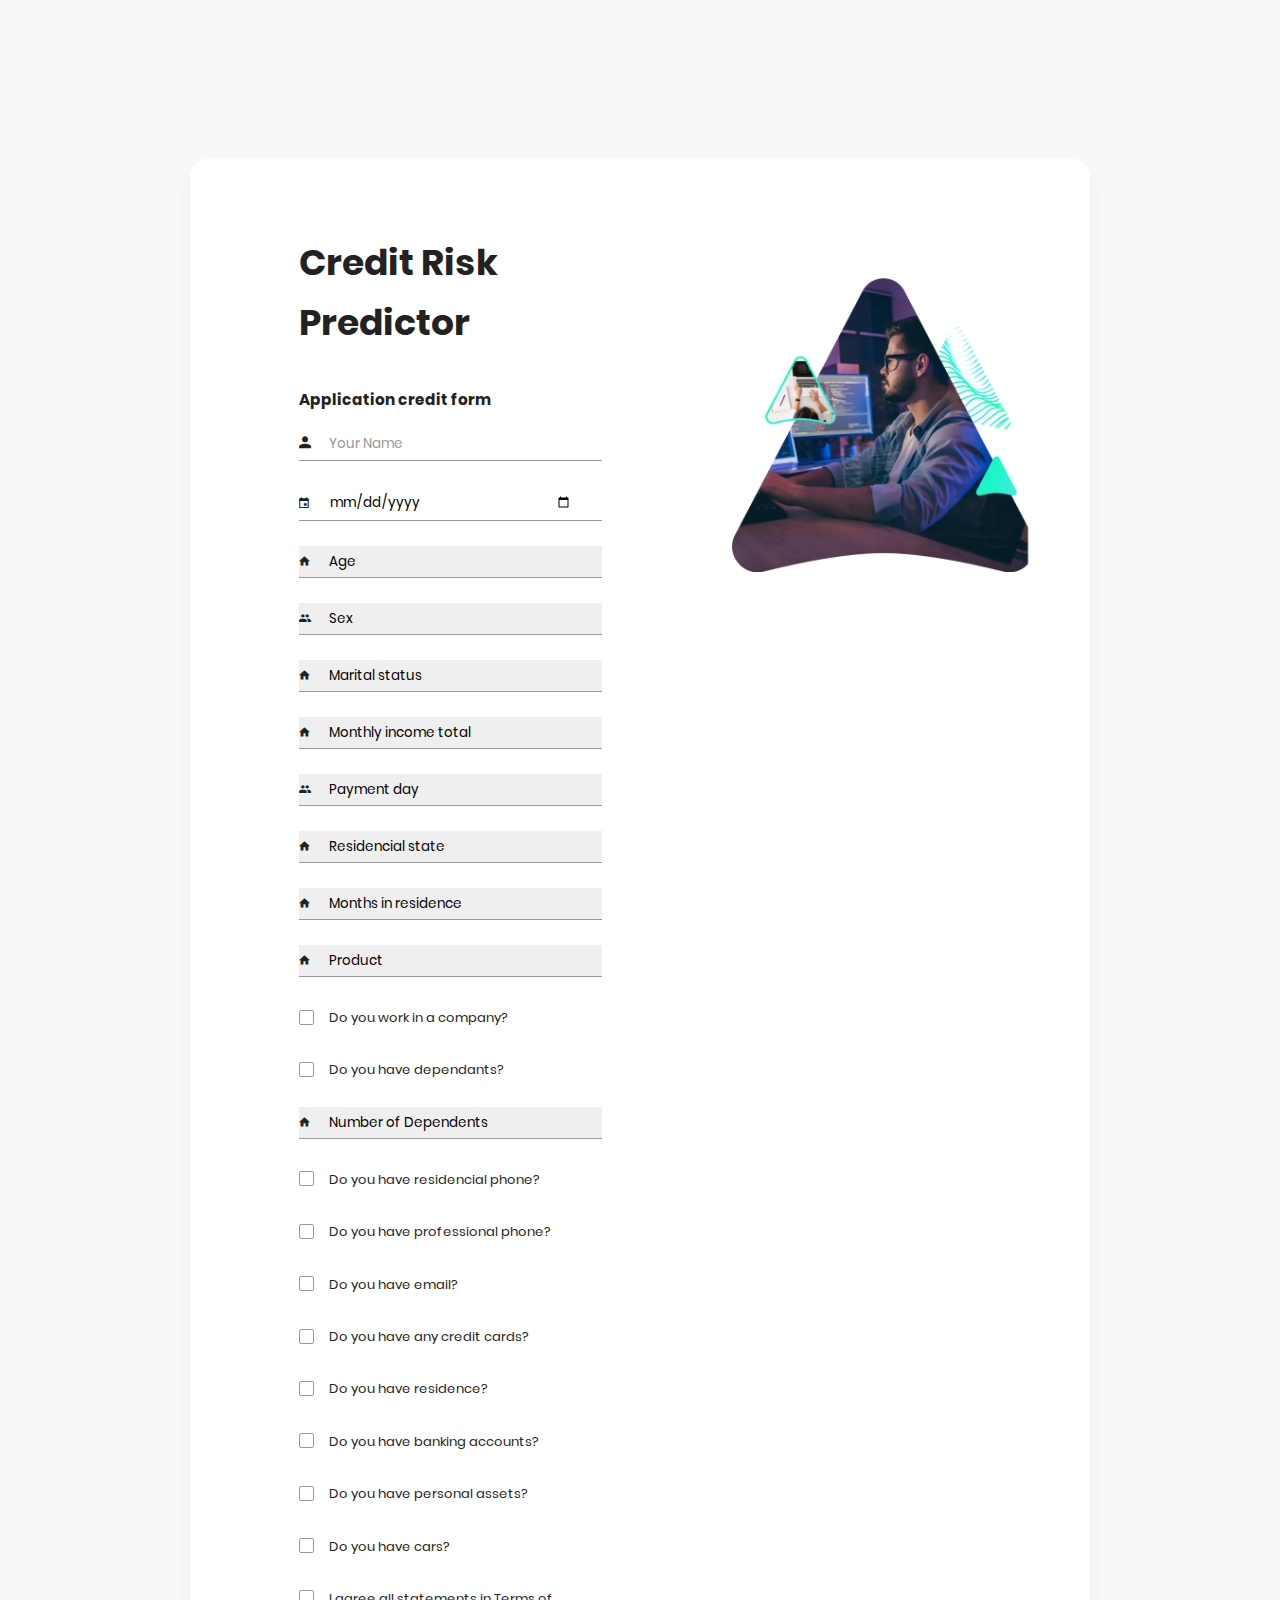
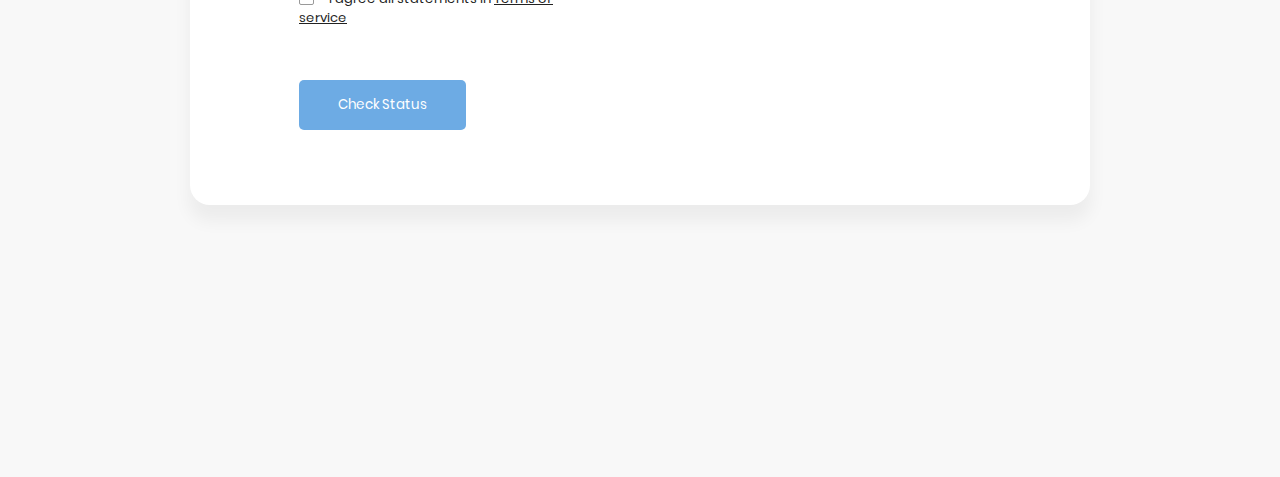
==== commit 56467fe7: "final update" ====
--- a/app/templates/index.html
+++ b/app/templates/index.html
@@ -9,7 +9,7 @@
 
     <!-- Font Icon -->
     <link rel="stylesheet" href="../static/fonts/material-icon/css/material-design-iconic-font.min.css">
-    <link rel="icon" type="image/x-icon" href="../static/images/favicon.ico">
+    <link rel="icon" type="image/x-icon" href="../static/images/anyoneai-logo.png">
 
     <!-- Main css -->
     <link rel="stylesheet" href="../static/css/style.css">
@@ -32,6 +32,12 @@
                                 <label for="name"><i class="zmdi zmdi-account material-icons-name"></i></label>
                                 <input type="text" name="name" id="name" placeholder="Your Name" required>
                             </div>
+                            <!-- Birthdate -->
+                            <div class="form-group">
+                                <label for="birthdate"><i class="zmdi zmdi-calendar"></i></label>
+                                <input type="date" name="birthdate" id="birthdate" placeholder="Birthdate"
+                                    required>
+                            </div>
                             <!-- AGE / CATEGORICAL -->
                             <div class="form-group">
                                 <label for="age"><i class="zmdi zmdi-home"></i></label>
@@ -53,12 +59,6 @@
                                     <option value="0">Female</option>
                                 </select>
                             </div>
-                            <!-- Birthdate -->
-                            <!-- <div class="form-group">
-                                <label for="birthdate"><i class="zmdi zmdi-calendar"></i></label>
-                                <input type="date" name="birthdate" id="birthdate" placeholder="Your Birthdate"
-                                    required>
-                            </div> -->
                             <!-- MARITAL_STATUS / CATEGORICAL -->
                             <div class="form-group">
                                 <label for="marital_status"><i class="zmdi zmdi-home"></i></label>
@@ -85,7 +85,7 @@
                             <div class="form-group">
                                 <label for="payment_day"><i class="zmdi zmdi-accounts"></i></label>
                                 <select name="payment_day" id="payment_day" required>
-                                    <option value="" disabled selected>payment_day</option>
+                                    <option value="" disabled selected>Payment day</option>
                                     <option value="1">1-14</option>
                                     <option value="0">15-30</option>
                                 </select>
@@ -96,7 +96,6 @@
                                 <select name="residential_state" id="residential_state" placeholder="Residential state"
                                     required>
                                     <option value="" disabled selected>Residencial state</option>
-                                    <option value="AC">AC</option>
                                     <option value="AL">AL</option>
                                     <option value="AM">AM</option>
                                     <option value="AP">AP</option>
@@ -148,14 +147,14 @@
                                 <label for="flag_company"><i class="zmdi zmdi-accounts"></i></label>
                                 <input type="checkbox" name="flag_company" id="flag_company" value="1">
                                 <label for="flag_company"
-                                    class="label-agree-term"><span><span></span></span>Company?</label>
+                                    class="label-agree-term"><span><span></span></span>Do you work in a company?</label>
                             </div>
                             <!-- FLAG_DEPENDANTS -->
                             <div class="form-group">
                                 <label for="flag_dependants"><i class="zmdi zmdi-accounts"></i></label>
                                 <input type="checkbox" name="flag_dependants" id="flag_dependants" value="1">
                                 <label for="flag_dependants"
-                                    class="label-agree-term"><span><span></span></span>Dependants?</label>
+                                    class="label-agree-term"><span><span></span></span>Do you have dependants?</label>
                             </div>
                             <!-- QUANT_DEPENDANTS -->
                             <div class="form-group">
@@ -174,7 +173,7 @@
                                 <input type="checkbox" name="flag_residencial_phone" id="flag_residencial_phone"
                                     value="1">
                                 <label for="flag_residencial_phone"
-                                    class="label-agree-term"><span><span></span></span>Residencial Phone?</label>
+                                    class="label-agree-term"><span><span></span></span>Do you have residencial phone?</label>
                             </div>
                             <!-- flag_professional_phone -->
                             <div class="form-group">
@@ -182,20 +181,20 @@
                                 <input type="checkbox" name="flag_professional_phone" id="flag_professional_phone"
                                     value="1">
                                 <label for="flag_professional_phone"
-                                    class="label-agree-term"><span><span></span></span>Professional Phone?</label>
+                                    class="label-agree-term"><span><span></span></span>Do you have professional phone?</label>
                             </div>
                             <!-- flag_email -->
                             <div class="form-group">
                                 <label for="flag_email"><i class="zmdi zmdi-accounts"></i></label>
                                 <input type="checkbox" name="flag_email" id="flag_email" value="1">
                                 <label for="flag_email"
-                                    class="label-agree-term"><span><span></span></span>Email?</label>
+                                    class="label-agree-term"><span><span></span></span>Do you have email?</label>
                             </div>
                             <!-- flag_cards -->
                             <div class="form-group">
                                 <label for="flag_cards"><i class="zmdi zmdi-accounts"></i></label>
                                 <input type="checkbox" name="flag_cards" id="flag_cards" value="1">
-                                <label for="flag_cards" class="label-agree-term"><span><span></span></span>Credit
+                                <label for="flag_cards" class="label-agree-term"><span><span></span></span>Do you have any credit
                                     cards?</label>
                             </div>
                             <!-- flag_residence -->
@@ -203,35 +202,34 @@
                                 <label for="flag_residence"><i class="zmdi zmdi-accounts"></i></label>
                                 <input type="checkbox" name="flag_residence" id="flag_residence" value="1">
                                 <label for="flag_residence"
-                                    class="label-agree-term"><span><span></span></span>Residence?</label>
+                                    class="label-agree-term"><span><span></span></span>Do you have residence?</label>
                             </div>
                             <!-- flag_banking_accounts -->
                             <div class="form-group">
                                 <label for="flag_banking_accounts"><i class="zmdi zmdi-accounts"></i></label>
                                 <input type="checkbox" name="flag_banking_accounts" id="flag_banking_accounts" value="1">
                                 <label for="flag_banking_accounts"
-                                    class="label-agree-term"><span><span></span></span>Banking accounts?</label>
+                                    class="label-agree-term"><span><span></span></span>Do you have banking accounts?</label>
                             </div>
                             <!-- flag_personal_assets -->
                             <div class="form-group">
                                 <label for="flag_personal_assets"><i class="zmdi zmdi-accounts"></i></label>
                                 <input type="checkbox" name="flag_personal_assets" id="flag_personal_assets" value="1">
                                 <label for="flag_personal_assets"
-                                    class="label-agree-term"><span><span></span></span>Personal assets?</label>
+                                    class="label-agree-term"><span><span></span></span>Do you have personal assets?</label>
                             </div>
                             <!-- flag_cars -->
                             <div class="form-group">
                                 <label for="flag_cars"><i class="zmdi zmdi-accounts"></i></label>
                                 <input type="checkbox" name="flag_cars" id="flag_cars" value="1">
-                                <label for="flag_cars" class="label-agree-term"><span><span></span></span>Cars?</label>
-                            </div>
-
-                            <!--Application submission type-->
+                                <label for="flag_cars" class="label-agree-term"><span><span></span></span>Do you have cars?</label>
+                            </div>
+                            <!--Application submission type
                             <div class="form-group">
                                 <label for="submission_type_web"><i class="zmdi zmdi-accounts"></i></label>
                                 <input type="checkbox" name="submission_type_web" id="submission_type_web" value="1">
                                 <label for="submission_type_web" class="label-agree-term"><span><span></span></span>Submission_type_web?</label>
-                            </div>
+                            </div>-->
                             <!-- Terms condition / checkbox -->
                             <div class="form-group">
                                 <input type="checkbox" name="agree-term" id="agree-term" class="agree-term" required>
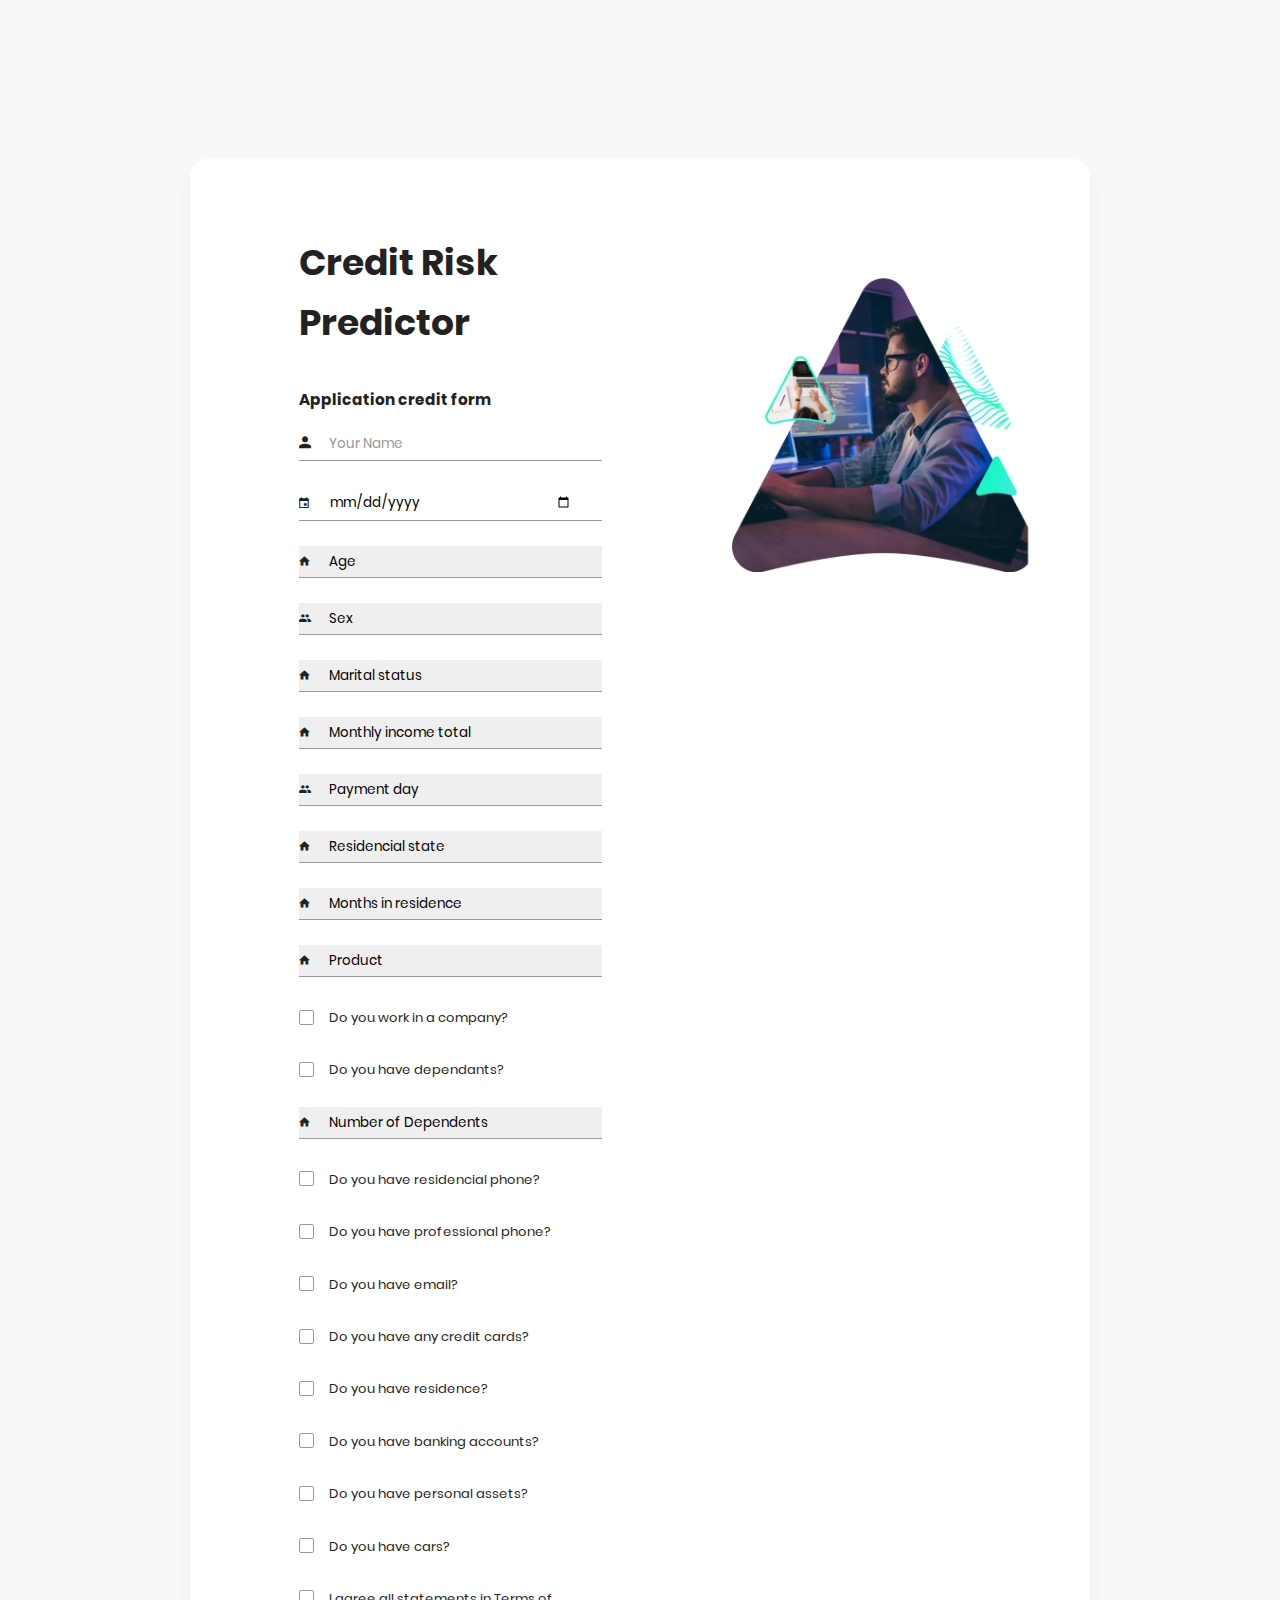
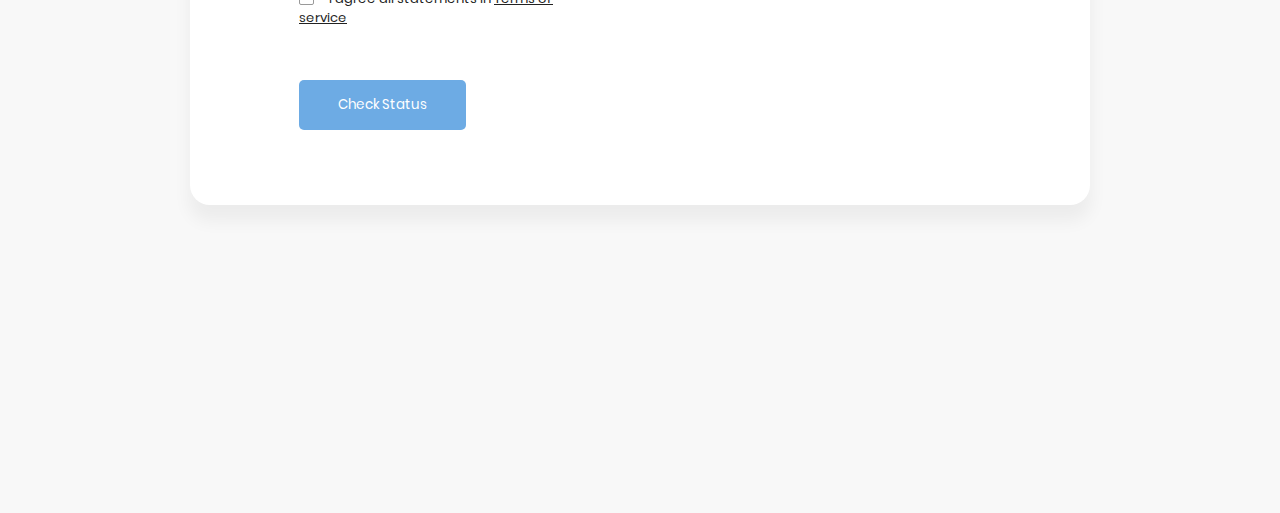
==== commit d3275dbe: "final-update" ====
--- a/app/templates/index.html
+++ b/app/templates/index.html
@@ -250,5 +250,4 @@
         </section>
     </div>
 </body>
-
 </html>